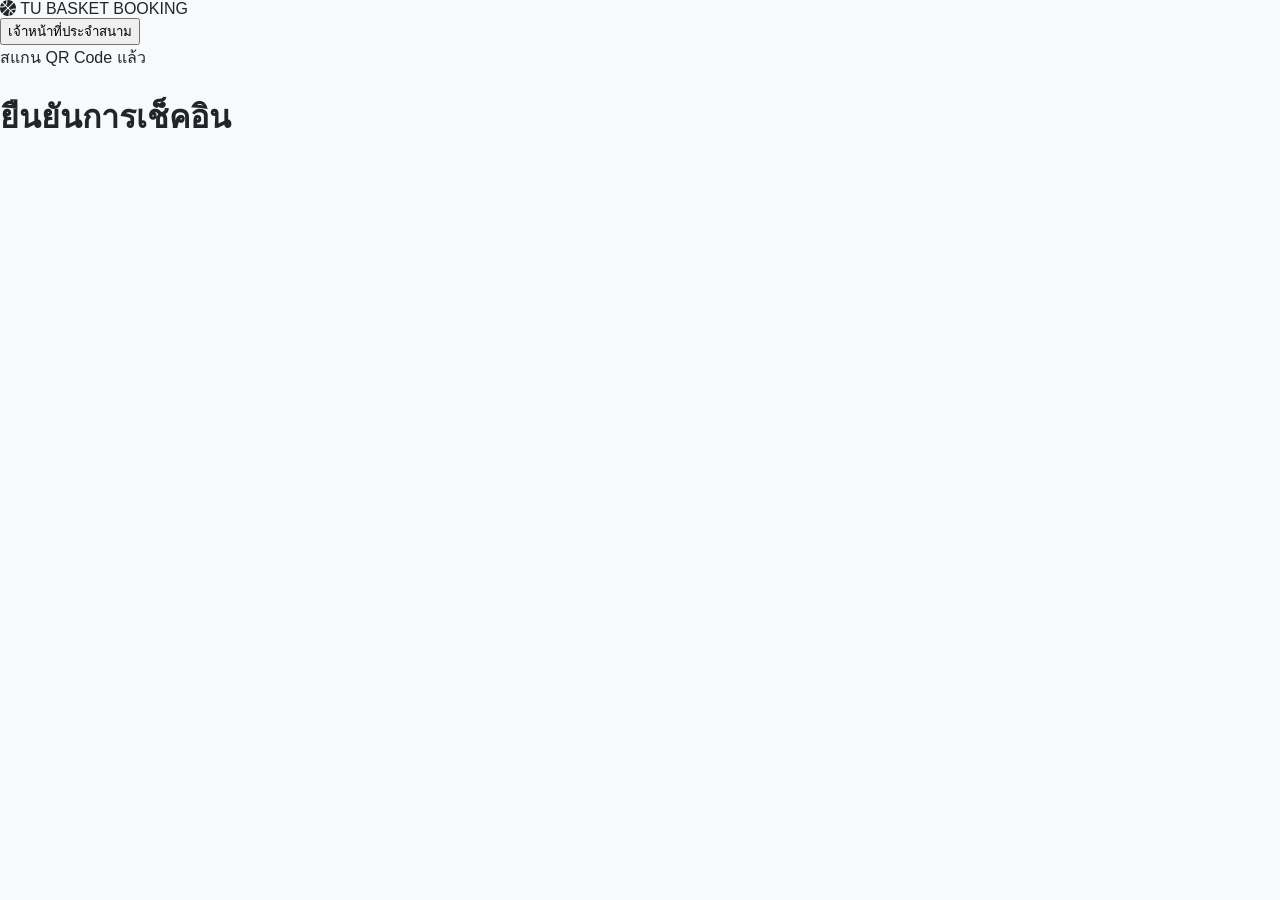
==== html/check-in-approval.html @ 91ada387 "feat(check-in): add navbar and main layout to check-in approval page" ====
<!DOCTYPE html>
<html lang="th">
<head>
  <meta charset="UTF-8">
  <meta name="viewport" content="width=device-width, initial-scale=1.0">
  <title>TU BASKET BOOKING</title>
  <link rel="stylesheet" href="../css/style.css">
  <link rel="stylesheet" href="https://cdnjs.cloudflare.com/ajax/libs/font-awesome/6.4.0/css/all.min.css">
</head>
<body>
    <!-- Header / Navigation -->
  <header class="navbar">
    <div class="logo">
      <i class="fa-solid fa-basketball logo-icon"></i>
      <span class="logo-text">TU BASKET BOOKING</span>
    </div>
    <button class="btn-officer">เจ้าหน้าที่ประจำสนาม</button>
  </header>

  <!-- Main Container -->
  <main class="container">
    <div class="page-title">
      <span class="subtitle text-orange">สแกน QR Code แล้ว</span>
      <h1>ยืนยันการเช็คอิน</h1>
    </div>
    <div class="grid-layout">
      <!-- Cards will be added here -->
    </div>
  </main>
</body>
---- css/style.css ----
:root {
    color-scheme: light;
    font-family: sans-serif;
    --tu-orange: #ed791b;
    --page-background: #f8f9fa;
    --ink: #212529;
    --muted: #737a82;
    --line: #e4e7eb;
    --success: #39845b;
}

* {
    box-sizing: border-box;
}

body {
    min-height: 100vh;
    margin: 0;
    color: var(--ink);
    background: var(--page-background);
    font-family: sans-serif;
}

.app-shell {
    display: grid;
    grid-template-columns: 264px minmax(0, 1fr);
    min-height: 100vh;
}

.sidebar {
    display: flex;
    flex-direction: column;
    gap: 28px;
    min-height: 100vh;
    padding: 28px 18px;
    background: var(--tu-orange);
    color: #fff;
}

.sidebar-logo {
    display: flex;
    align-items: center;
    gap: 10px;
    color: inherit;
    font-size: 14px;
    font-weight: 700;
    line-height: 1.15;
    text-decoration: none;
}

.sidebar-logo-mark {
    display: grid;
    width: 40px;
    aspect-ratio: 1;
    place-items: center;
    border: 2px solid currentColor;
    border-radius: 50%;
    font-size: 12px;
}

.profile-card {
    padding: 18px 14px;
    border-radius: 8px;
    background: #fff;
    color: #292929;
    text-align: center;
}

.profile-avatar {
    display: grid;
    width: 56px;
    aspect-ratio: 1;
    margin: 0 auto 10px;
    place-items: center;
    border-radius: 50%;
    background: #ededeb;
    color: #777;
}

.profile-avatar svg {
    width: 32px;
    height: 32px;
}

.profile-detail {
    margin: 4px 0 0;
    overflow-wrap: anywhere;
    color: #666;
    font-size: 12px;
    line-height: 1.4;
}

.sidebar-menu {
    display: grid;
    gap: 6px;
}

.menu-button {
    display: flex;
    align-items: center;
    gap: 12px;
    min-height: 44px;
    padding: 0 12px;
    border: 0;
    border-radius: 6px;
    background: transparent;
    color: inherit;
    font: inherit;
    text-align: left;
    text-decoration: none;
    cursor: pointer;
}

.menu-button:hover,
.menu-button.is-active {
    background: rgb(255 255 255 / 20%);
}

.menu-icon {
    width: 20px;
    height: 20px;
    flex: 0 0 20px;
    fill: none;
    stroke: currentColor;
    stroke-linecap: round;
    stroke-linejoin: round;
    stroke-width: 1.7;
}

.main-content {
    min-width: 0;
    padding: 32px;
    background: var(--page-background);
}

.date-list {
    display: grid;
    grid-template-columns: repeat(7, minmax(0, 1fr));
    gap: 10px;
}

.date-button {
    display: grid;
    min-width: 0;
    min-height: 72px;
    padding: 10px 6px;
    place-content: center;
    gap: 5px;
    border: 1px solid #dededb;
    border-radius: 8px;
    background: #fff;
    color: #292929;
    font: inherit;
    cursor: pointer;
}

.date-button.is-selected {
    border-color: #171717;
    background: #171717;
    color: #fff;
}

.date-weekday {
    font-size: 12px;
}

.date-number {
    font-size: 18px;
    font-weight: 700;
}

.booking-rules {
    margin-top: 24px;
    padding: 18px 20px;
    border-radius: 8px;
    background: #fff0e4;
    color: #402b1d;
}

.booking-rules-title {
    display: flex;
    align-items: center;
    gap: 10px;
}

.booking-rules-icon {
    display: grid;
    width: 24px;
    aspect-ratio: 1;
    place-items: center;
    border: 1px solid var(--tu-orange);
    border-radius: 50%;
    color: var(--tu-orange);
    font-weight: 700;
}

.booking-rules h2 {
    margin: 0;
    font-size: 16px;
}

.booking-rules ul {
    display: flex;
    flex-wrap: wrap;
    gap: 8px 28px;
    margin: 12px 0 0 34px;
    padding: 0;
    font-size: 14px;
}

.court-section {
    margin-top: 28px;
}

.court-grid {
    display: grid;
    grid-template-columns: repeat(2, minmax(0, 1fr));
    gap: 18px;
}

.court-card {
    overflow: hidden;
    border: 1px solid #e3e3df;
    border-radius: 8px;
    background: #fff;
}

.court-image {
    display: block;
    width: 100%;
    aspect-ratio: 16 / 9;
    object-fit: cover;
    background: #e5e5e2;
}

.court-title-row {
    display: flex;
    align-items: flex-start;
    justify-content: space-between;
    gap: 10px;
}

.court-title-row h3 {
    margin: 0;
    color: #292929;
    font-size: 16px;
}

.court-status {
    flex: 0 0 auto;
    padding: 4px 8px;
    border-radius: 999px;
    background: #e9f5ec;
    color: #26733b;
    font-size: 12px;
}

.court-details p {
    margin: 8px 0 14px;
    color: #686864;
    font-size: 14px;
}

.btn-select-court {
    min-height: 38px;
    padding: 0 14px;
    border: 0;
    border-radius: 6px;
    background: var(--tu-orange);
    color: #fff;
    font: inherit;
    cursor: pointer;
}

.booking-modal {
    width: min(460px, calc(100% - 32px));
    max-height: min(680px, calc(100% - 32px));
    padding: 24px;
    border: 0;
    border-radius: 10px;
    background: #fff;
    color: #292929;
    box-shadow: 0 18px 60px rgb(0 0 0 / 24%);
}

.booking-modal::backdrop {
    background: rgb(24 24 24 / 52%);
}

.booking-modal-header {
    display: flex;
    align-items: flex-start;
    justify-content: space-between;
    gap: 16px;
    margin-bottom: 20px;
}

.booking-modal-header h2 {
    margin: 0;
    font-size: 20px;
}

.booking-modal-header p {
    margin: 6px 0 0;
    color: #686864;
    font-size: 14px;
}

.modal-close {
    display: grid;
    width: 36px;
    aspect-ratio: 1;
    flex: 0 0 auto;
    place-items: center;
    border: 0;
    border-radius: 50%;
    background: transparent;
    color: #666;
    font-size: 26px;
    cursor: pointer;
}

.modal-close:hover {
    background: #f1f1ef;
    color: #222;
}

.time-slot {
    min-height: 46px;
    padding: 10px 14px;
    border: 1px solid #dededb;
    border-radius: 6px;
    background: #fff;
    color: #292929;
    font: inherit;
    text-align: left;
    cursor: pointer;
}

.time-slot:disabled {
    border-color: #dededb;
    background: #e8e8e6;
    color: #858580;
    cursor: not-allowed;
}

.booking-message {
    margin: 14px 0 0;
    padding: 11px 12px;
    border-radius: 6px;
    font-size: 14px;
    line-height: 1.5;
}

.booking-message.is-error {
    border: 1px solid #e3aaa5;
    background: #fff0ef;
    color: #9a2922;
}

.booking-message.is-success {
    border: 1px solid #a8d2b0;
    background: #eff9f1;
    color: #216b32;
}

.btn-confirm-booking {
    width: 100%;
    min-height: 44px;
    margin-top: 18px;
    border: 0;
    border-radius: 6px;
    background: var(--tu-orange);
    color: #fff;
    font: inherit;
    font-weight: 700;
    cursor: pointer;
}

.btn-confirm-booking:hover {
    background: #d96812;
}

@media (max-width: 700px) {
    .court-grid {
        grid-template-columns: 1fr;
    }
}

.sidebar {
    position: sticky;
    top: 0;
    display: flex;
    height: 100vh;
    min-height: 640px;
    gap: 28px;
    padding: 24px 18px 20px;
    border-right: 1px solid var(--line);
    background: #fff;
    color: var(--ink);
}

.sidebar-logo {
    min-height: 48px;
    margin: 0 -4px 4px;
    padding: 7px 14px 7px 8px;
    border-radius: 999px;
    background: var(--tu-orange);
    color: #fff;
    font-size: 15px;
    letter-spacing: 0;
}

.sidebar-logo-mark {
    width: 34px;
    flex: 0 0 34px;
    border: 0;
    background: #fff;
    color: var(--tu-orange);
    font-size: 11px;
}

.profile-card {
    position: relative;
    margin-top: 24px;
    padding: 0 15px 18px;
    border: 1px solid var(--line);
    border-radius: 14px;
    background: #fff;
    box-shadow: 0 5px 18px rgb(33 37 41 / 6%);
}

.profile-avatar {
    position: relative;
    width: 60px;
    margin: -30px auto 10px;
    border: 4px solid #fff;
    background: #eceef0;
    color: #858b91;
    box-shadow: 0 2px 8px rgb(33 37 41 / 10%);
}

.profile-role {
    margin: 0 0 7px;
    color: var(--ink);
    font-size: 16px;
    font-weight: 700;
}

.profile-detail {
    margin-top: 5px;
    color: var(--muted);
    font-size: 12px;
    line-height: 1.5;
}

.profile-detail#user-fullname {
    color: #41474d;
    font-size: 13px;
    font-weight: 600;
}

.profile-detail#user-email {
    color: #858b91;
    font-size: 11px;
}

.sidebar-menu {
    gap: 5px;
}

.menu-button {
    min-height: 46px;
    gap: 12px;
    border-radius: 10px;
    color: #545b62;
    transition: background-color 140ms ease, color 140ms ease, transform 140ms ease;
}

.menu-button:hover {
    transform: translateX(2px);
    background: #fff2e8;
    color: #b85108;
}

.menu-button.is-active {
    background: #fff0e5;
    color: #d9650c;
    font-weight: 600;
}

.sidebar-footer {
    display: flex;
    align-items: center;
    gap: 10px;
    margin-top: auto;
    padding: 14px 4px 2px;
    border-top: 1px solid var(--line);
    color: var(--tu-orange);
}

.tu-logo {
    display: block;
    width: 48px;
    height: 48px;
    border-radius: 50%;
    object-fit: contain;
}

.sidebar-footer-name {
    font-size: 25px;
    font-weight: 750;
}

.main-content {
    min-height: 100vh;
    padding: 36px clamp(24px, 4vw, 60px) 56px;
    background: var(--page-background);
}

.section-heading-row {
    display: flex;
    align-items: end;
    justify-content: space-between;
    gap: 20px;
    margin-bottom: 18px;
}

.eyebrow {
    margin: 0 0 7px;
    color: var(--tu-orange);
    font-size: 11px;
    font-weight: 700;
}

.date-picker h1,
.court-section>h2 {
    margin: 0;
    color: var(--ink);
    font-size: 22px;
}

.date-range-note {
    padding-bottom: 3px;
    color: var(--muted);
    font-size: 13px;
}

.date-list {
    display: grid;
    grid-template-columns: repeat(7, minmax(0, 1fr));
    gap: 8px;
    width: 100%;
    max-width: none;
    min-width: 0;
    padding: 3px 0 8px;
}

.date-button {
    width: 100%;
    min-width: 0;
    min-height: 76px;
    padding: 8px 3px;
    gap: 8px;
    border-color: var(--line);
    border-radius: 9px;
    background: #fff;
    color: var(--ink);
    transition: border-color 140ms ease, background-color 140ms ease, transform 140ms ease;
}

.date-button:hover {
    transform: translateY(-1px);
    border-color: #aeb4ba;
}

.date-button.is-selected {
    border-color: var(--ink);
    background: #212529;
    color: #fff;
}

.date-weekday {
    color: inherit;
    font-size: 12px;
}

.date-number {
    font-size: 20px;
}

.booking-rules {
    margin-top: 19px;
    padding: 16px 19px;
    border: 1px solid #f1dfcf;
    border-radius: 9px;
    background: #fff7f0;
    color: #49382b;
}

.booking-rules ul {
    gap: 8px 24px;
    margin-left: 34px;
    color: #66594e;
    font-size: 13px;
}

.court-section {
    margin-top: 29px;
}

.court-section>h2 {
    margin-bottom: 15px;
}

.court-grid {
    gap: 18px;
}

.court-card {
    padding: 10px;
    border-color: var(--line);
    border-radius: 10px;
    box-shadow: 0 4px 14px rgb(33 37 41 / 5%);
    transition: box-shadow 160ms ease, transform 160ms ease;
}

.court-card:hover {
    transform: translateY(-2px);
    box-shadow: 0 9px 22px rgb(33 37 41 / 9%);
}

.court-image {
    border-radius: 7px;
}

.court-details {
    padding: 14px 4px 4px;
}

.court-title-row h3 {
    font-size: 16px;
    line-height: 1.4;
}

.court-status {
    border: 1px solid #dcece1;
    background: #f0f8f2;
    color: var(--success);
}

.court-details p {
    color: var(--muted);
    line-height: 1.5;
}

.btn-select-court,
.btn-confirm-booking {
    border-radius: 7px;
    background: var(--tu-orange);
    transition: background-color 140ms ease, transform 140ms ease;
}

.btn-select-court:hover,
.btn-confirm-booking:hover:not(:disabled) {
    transform: translateY(-1px);
    background: #d96812;
}

.booking-modal {
    width: min(460px, calc(100% - 28px));
    max-height: min(760px, calc(100% - 28px));
    padding: 22px 22px 20px;
    border-radius: 11px;
}

.booking-modal-header {
    margin-bottom: 17px;
}

.booking-modal-header h2 {
    font-size: 20px;
}

.booking-modal-header .modal-court-name {
    margin: 5px 0 0;
    color: #515960;
    font-size: 13px;
    font-weight: 600;
}

.booking-modal-header #modal-booking-date {
    margin-top: 4px;
    color: var(--muted);
    font-size: 13px;
}

.booking-modal-header .modal-instruction {
    margin: 8px 0 0;
    color: #777e85;
    font-size: 13px;
    line-height: 1.45;
}

.modal-close {
    width: 32px;
    font-size: 24px;
}

.timeline-grid {
    display: grid;
    grid-template-columns: 48px minmax(0, 1fr);
    gap: 10px;
    max-height: 390px;
    overflow-y: auto;
    padding: 2px 2px 4px 0;
}

.timeline-hours,
.timeline-track {
    display: grid;
    grid-template-rows: repeat(6, 38px);
    gap: 0;
}

.timeline-hour {
    position: relative;
    padding-top: 0;
    color: #626970;
    font-size: 11px;
    line-height: 1;
    text-align: left;
}

.timeline-hour::after {
    position: absolute;
    top: 0;
    right: -10px;
    left: 0;
    z-index: 0;
    border-top: 1px solid #edf0f2;
    content: "";
}

.timeline-hour-end {
    grid-row: 7;
    align-self: start;
}

.timeline-track {
    position: relative;
    display: grid;
    grid-template-columns: minmax(0, 1fr);
    grid-template-rows: repeat(6, 38px);
    isolation: isolate;
}

.timeline-track::before {
    position: absolute;
    inset: 0;
    z-index: -1;
    background: repeating-linear-gradient(to bottom, transparent 0, transparent 37px, #edf0f2 37px, #edf0f2 38px);
    content: "";
}

.time-slot {
    z-index: 1;
    align-self: stretch;
    min-height: 0;
    margin: 2px 0;
    padding: 6px 9px;
    border: 1px solid #b6d9c0;
    border-radius: 6px;
    background: #fff;
    color: #4c5a50;
    font-size: 12px;
    line-height: 1.35;
    text-align: center;
    cursor: pointer;
    transition: background-color 120ms ease, border-color 120ms ease;
}

.time-slot:not(:disabled):not(.is-selected) {
    border: 1.5px dashed #ea580c;
    border-radius: 12px;
    background: #fff7ed;
    color: #212529;
}

.time-slot-content {
    display: flex;
    width: 100%;
    height: 100%;
    align-items: center;
    justify-content: space-between;
    gap: 10px;
    text-align: left;
}

.time-slot-text {
    display: grid;
    min-width: 0;
    gap: 2px;
}

.time-slot-status {
    color: inherit;
    font-size: 13px;
    line-height: 1.2;
}

.time-slot-detail {
    color: inherit;
    font-size: 11px;
    line-height: 1.2;
    opacity: .82;
}

.time-slot-icon {
    display: grid;
    width: 23px;
    height: 23px;
    flex: 0 0 23px;
    place-items: center;
    border: 1.5px solid #ea580c;
    border-radius: 50%;
    color: #ea580c;
    font-size: 16px;
    font-weight: 700;
    line-height: 1;
}

.time-slot.is-selected {
    border: 1px solid #ea580c;
    border-radius: 12px;
    background: #ea580c;
    color: #fff;
    font-weight: 600;
    box-shadow: 0 8px 20px -4px rgba(240, 90, 34, 0.45);
}

.time-slot-icon.is-check {
    border-color: #fff;
    background: #fff;
    color: #ea580c;
    font-size: 13px;
}

.time-slot:disabled {
    border-color: #cdd1d4;
    background-color: #e3e5e7;
    background-image: repeating-linear-gradient(135deg, rgb(110 116 121 / 10%) 0, rgb(110 116 121 / 10%) 4px, transparent 4px, transparent 8px);
    color: #747b81;
    font-size: 11px;
    cursor: not-allowed;
}

.time-summary {
    display: flex;
    align-items: baseline;
    justify-content: space-between;
    gap: 14px;
    margin-top: 14px;
    padding-top: 12px;
    border-top: 1px solid var(--line);
    color: #646a70;
    font-size: 12px;
}

.time-summary strong {
    color: var(--ink);
    font-size: 13px;
    font-weight: 600;
    text-align: right;
}

.booking-message {
    margin-top: 12px;
}

.btn-confirm-booking {
    min-height: 44px;
}

.btn-confirm-booking:disabled {
    opacity: .65;
    cursor: wait;
}

@media (max-width: 760px) {
    .main-content {
        padding: 24px 16px 40px;
    }
}

@media (max-width: 520px) {
    .section-heading-row {
        align-items: flex-start;
        flex-direction: column;
        gap: 5px;
    }

    .date-button {
        padding-inline: 1px;
    }

    .date-list {
        gap: 4px;
    }

    .booking-rules ul {
        display: grid;
        gap: 7px;
        margin-left: 20px;
    }

    .court-grid {
        grid-template-columns: 1fr;
    }

    .booking-modal {
        padding: 18px 16px 16px;
    }

    .timeline-grid {
        grid-template-columns: 42px minmax(0, 1fr);
        gap: 7px;
    }

    .time-slot {
        padding-inline: 4px;
        font-size: 11px;
    }
}

.mobile-topbar,
.mobile-menu-toggle,
.mobile-menu-backdrop,
.mobile-menu-drawer {
    display: none;
}

@media (max-width: 1023px) {
    .app-shell {
        display: block;
        min-height: 0;
    }

    .app-shell>.sidebar {
        display: none;
    }

    .mobile-topbar {
        position: sticky;
        top: 0;
        z-index: 30;
        display: flex;
        min-height: 68px;
        align-items: center;
        justify-content: space-between;
        gap: 14px;
        padding: 10px 18px;
        border-bottom: 1px solid var(--line);
        background: rgb(255 255 255 / 96%);
        backdrop-filter: blur(12px);
    }

    .mobile-brand {
        width: fit-content;
        min-height: 44px;
        margin: 0;
        padding: 5px 13px 5px 6px;
        font-size: 14px;
    }

    .mobile-brand .sidebar-logo-mark {
        width: 32px;
        flex-basis: 32px;
    }

    .mobile-menu-toggle {
        display: grid;
        width: 42px;
        height: 42px;
        flex: 0 0 42px;
        place-items: center;
        border: 1px solid #e7e9ec;
        border-radius: 11px;
        background: #fff;
        color: #31363b;
        font: inherit;
        font-size: 21px;
        cursor: pointer;
        transition: background-color 150ms ease, border-color 150ms ease;
    }

    .mobile-menu-toggle:hover {
        border-color: #f2c8a7;
        background: #fff5ed;
    }

    .mobile-menu-backdrop {
        position: fixed;
        inset: 0;
        z-index: 50;
        display: block;
        visibility: hidden;
        border: 0;
        background: rgb(23 27 31 / 44%);
        opacity: 0;
        transition: opacity 240ms ease, visibility 240ms ease;
        cursor: default;
    }

    .mobile-menu-backdrop.is-visible {
        visibility: visible;
        opacity: 1;
    }

    .mobile-menu-drawer {
        position: fixed;
        inset: 0 0 0 auto;
        z-index: 60;
        display: flex;
        width: min(390px, 88vw);
        flex-direction: column;
        padding: 26px 22px 20px;
        background: #fff;
        box-shadow: -14px 0 38px rgb(24 29 34 / 12%);
        transform: translateX(105%);
        transition: transform 260ms cubic-bezier(.2, .75, .25, 1);
        will-change: transform;
    }

    .mobile-menu-drawer.is-open {
        transform: translateX(0);
    }

    .mobile-drawer-close {
        display: grid;
        width: 38px;
        height: 38px;
        align-self: flex-end;
        place-items: center;
        border: 0;
        border-radius: 50%;
        background: #f0f1f2;
        color: #5a6066;
        font: inherit;
        font-size: 17px;
        cursor: pointer;
    }

    .mobile-drawer-close:hover {
        background: #e7e9eb;
    }

    .drawer-profile {
        display: grid;
        justify-items: start;
        gap: 11px;
        padding: 9px 0 24px;
        border-bottom: 1px solid #eceef0;
    }

    .drawer-member-badge {
        display: inline-flex;
        align-items: center;
        gap: 7px;
        padding: 7px 11px;
        border-radius: 999px;
        background: #fff0e5;
        color: #bd570d;
        font-size: 12px;
        font-weight: 650;
    }

    .drawer-member-badge span {
        color: var(--tu-orange);
        font-size: 9px;
    }

    .drawer-fullname {
        color: #24292e;
        font-size: 21px;
        line-height: 1.25;
    }

    .drawer-faculty {
        display: inline-flex;
        max-width: 100%;
        align-items: center;
        gap: 7px;
        padding: 7px 10px;
        border-radius: 7px;
        background: #eaf4ff;
        color: #286091;
        font-size: 12px;
        line-height: 1.4;
    }

    .drawer-faculty svg {
        width: 17px;
        height: 17px;
        flex: 0 0 17px;
        fill: none;
        stroke: currentColor;
        stroke-linecap: round;
        stroke-linejoin: round;
        stroke-width: 1.7;
    }

    .drawer-email {
        color: #858b91;
        font-size: 13px;
        overflow-wrap: anywhere;
    }

    .drawer-navigation {
        padding-top: 21px;
    }

    .drawer-navigation h2 {
        margin: 0 0 9px;
        color: #92989e;
        font-size: 12px;
        font-weight: 600;
    }

    .drawer-menu-item {
        display: grid;
        width: 100%;
        grid-template-columns: 42px minmax(0, 1fr) 18px;
        align-items: center;
        gap: 11px;
        min-height: 66px;
        padding: 9px 2px;
        border: 0;
        border-bottom: 1px solid #eceef0;
        background: transparent;
        color: #33393f;
        font: inherit;
        font-size: 14px;
        text-align: left;
        text-decoration: none;
        cursor: pointer;
    }

    .drawer-menu-item>span:nth-child(2) {
        min-width: 0;
    }

    .drawer-menu-item.is-active {
        color: #b85108;
        font-weight: 600;
    }

    .drawer-menu-icon {
        display: grid;
        width: 42px;
        height: 42px;
        place-items: center;
        border-radius: 11px;
        background: #fff3e9;
        color: #d9650c;
    }

    .drawer-menu-icon svg {
        width: 20px;
        height: 20px;
        fill: none;
        stroke: currentColor;
        stroke-linecap: round;
        stroke-linejoin: round;
        stroke-width: 1.7;
    }

    .drawer-menu-chevron {
        color: #a1a6ab;
        font-size: 24px;
        line-height: 1;
        text-align: right;
    }

    .drawer-menu-item.is-logout {
        color: #c83b36;
    }

    .drawer-menu-item.is-logout .drawer-menu-icon {
        background: #fff0ef;
        color: #c83b36;
    }

    .drawer-menu-item.is-logout .drawer-menu-chevron {
        color: #d98681;
    }

    .drawer-footer {
        display: grid;
        justify-items: start;
        gap: 7px;
        margin-top: auto;
        padding: 18px 0 0;
        border-top: 1px solid #eceef0;
        color: #888f95;
        font-size: 11px;
        line-height: 1.4;
    }

    .drawer-footer-icon {
        color: var(--tu-orange);
        font-size: 25px;
        line-height: 1;
    }

    .drawer-footer strong {
        color: #41474d;
        font-size: 13px;
    }

    .mobile-menu-open {
        overflow: hidden;
    }

    .main-content {
        min-height: calc(100vh - 68px);
    }
}

@media (prefers-reduced-motion: reduce) {

    .mobile-menu-backdrop,
    .mobile-menu-drawer {
        transition-duration: 1ms;
    }
}
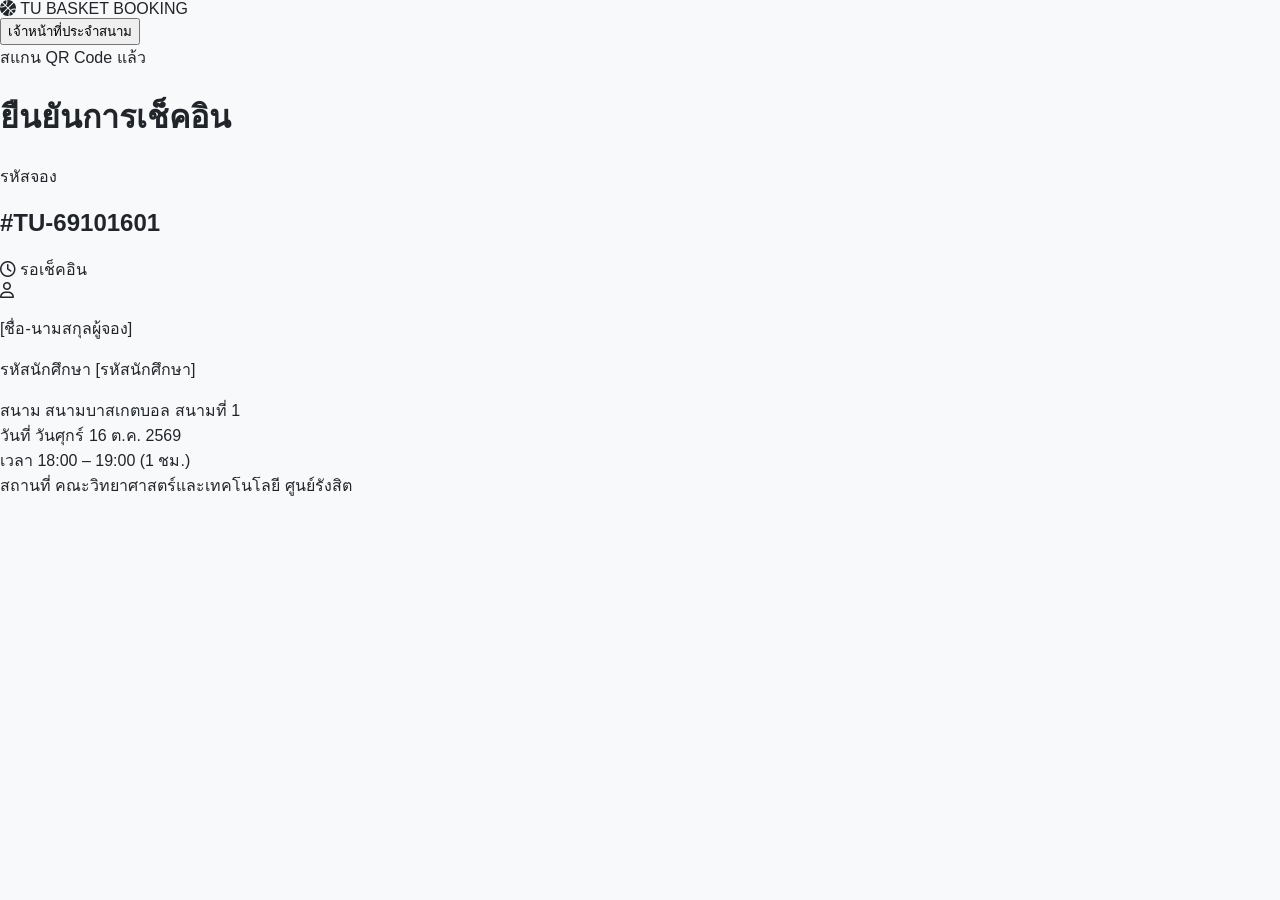
==== commit 93f2885c: "feat(check-in): build booking details card component" ====
--- a/html/check-in-approval.html
+++ b/html/check-in-approval.html
@@ -25,6 +25,44 @@
     </div>
     <div class="grid-layout">
       <!-- Cards will be added here -->
+        <section class="card booking-card">
+        <div class="card-header">
+            <div class="booking-id-group">
+            <span class="label">รหัสจอง</span>
+            <h2 class="booking-id" id="bookingId">#TU-69101601</h2>
+            </div>
+            <span class="badge badge-warning" id="statusBadge">
+            <i class="fa-regular fa-clock"></i> รอเช็คอิน
+            </span>
+        </div>
+
+        <div class="user-info-box">
+            <div class="avatar-icon"><i class="fa-regular fa-user"></i></div>
+            <div class="user-details">
+            <p class="user-name">[ชื่อ-นามสกุลผู้จอง]</p>
+            <p class="user-id">รหัสนักศึกษา [รหัสนักศึกษา]</p>
+            </div>
+        </div>
+
+        <div class="info-grid">
+            <div class="info-item">
+            <span class="info-label">สนาม</span>
+            <span class="info-value">สนามบาสเกตบอล สนามที่ 1</span>
+            </div>
+            <div class="info-item">
+            <span class="info-label">วันที่</span>
+            <span class="info-value">วันศุกร์ 16 ต.ค. 2569</span>
+            </div>
+            <div class="info-item">
+            <span class="info-label">เวลา</span>
+            <span class="info-value">18:00 – 19:00 (1 ชม.)</span>
+            </div>
+            <div class="info-item full-width">
+            <span class="info-label">สถานที่</span>
+            <span class="info-value">คณะวิทยาศาสตร์และเทคโนโลยี ศูนย์รังสิต</span>
+            </div>
+        </div>
+        </section>
     </div>
   </main>
 </body>
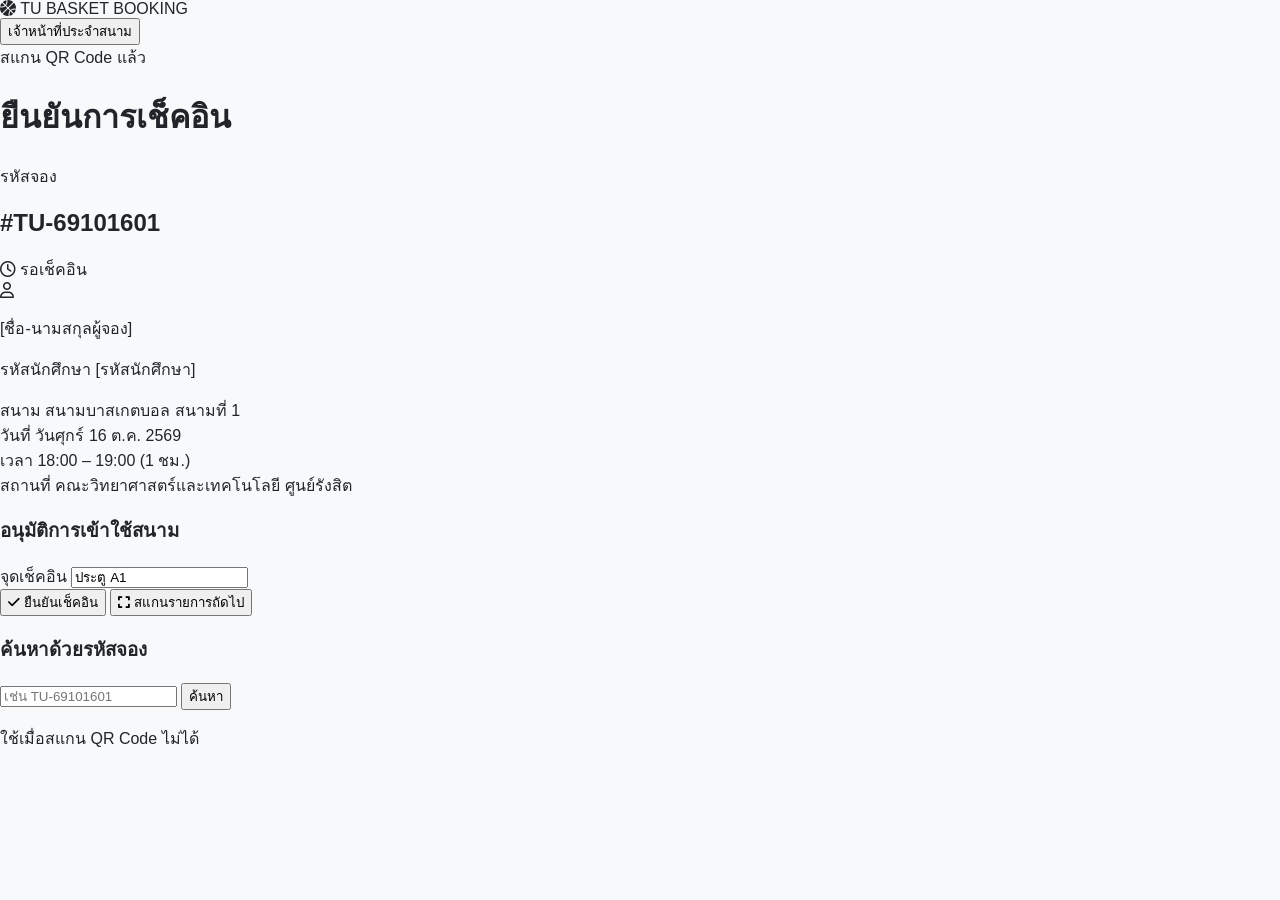
==== commit 88ff327a: "feat(check-in): build check-in approval action form and search box" ====
--- a/html/check-in-approval.html
+++ b/html/check-in-approval.html
@@ -63,6 +63,32 @@
             </div>
         </div>
         </section>
+        <div class="right-column">
+        <!-- Action Form -->
+        <section class="card action-card">
+            <h3>อนุมัติการเข้าใช้สนาม</h3>
+            <div class="form-group">
+            <label for="checkinPoint">จุดเช็คอิน</label>
+            <input type="text" id="checkinPoint" value="ประตู A1" class="form-control">
+            </div>
+            <button type="button" class="btn btn-primary" id="btnConfirmCheckin">
+            <i class="fa-solid fa-check"></i> ยืนยันเช็คอิน
+            </button>
+            <button type="button" class="btn btn-dark" id="btnScanNext">
+            <i class="fa-solid fa-expand"></i> สแกนรายการถัดไป
+            </button>
+        </section>
+
+        <!-- Search Card -->
+        <section class="card search-card">
+            <h3>ค้นหาด้วยรหัสจอง</h3>
+            <div class="search-box">
+            <input type="text" id="searchInput" placeholder="เช่น TU-69101601" class="form-control">
+            <button type="button" class="btn btn-outline" id="btnSearch">ค้นหา</button>
+            </div>
+            <p class="help-text">ใช้เมื่อสแกน QR Code ไม่ได้</p>
+        </section>
+        </div>
     </div>
   </main>
 </body>
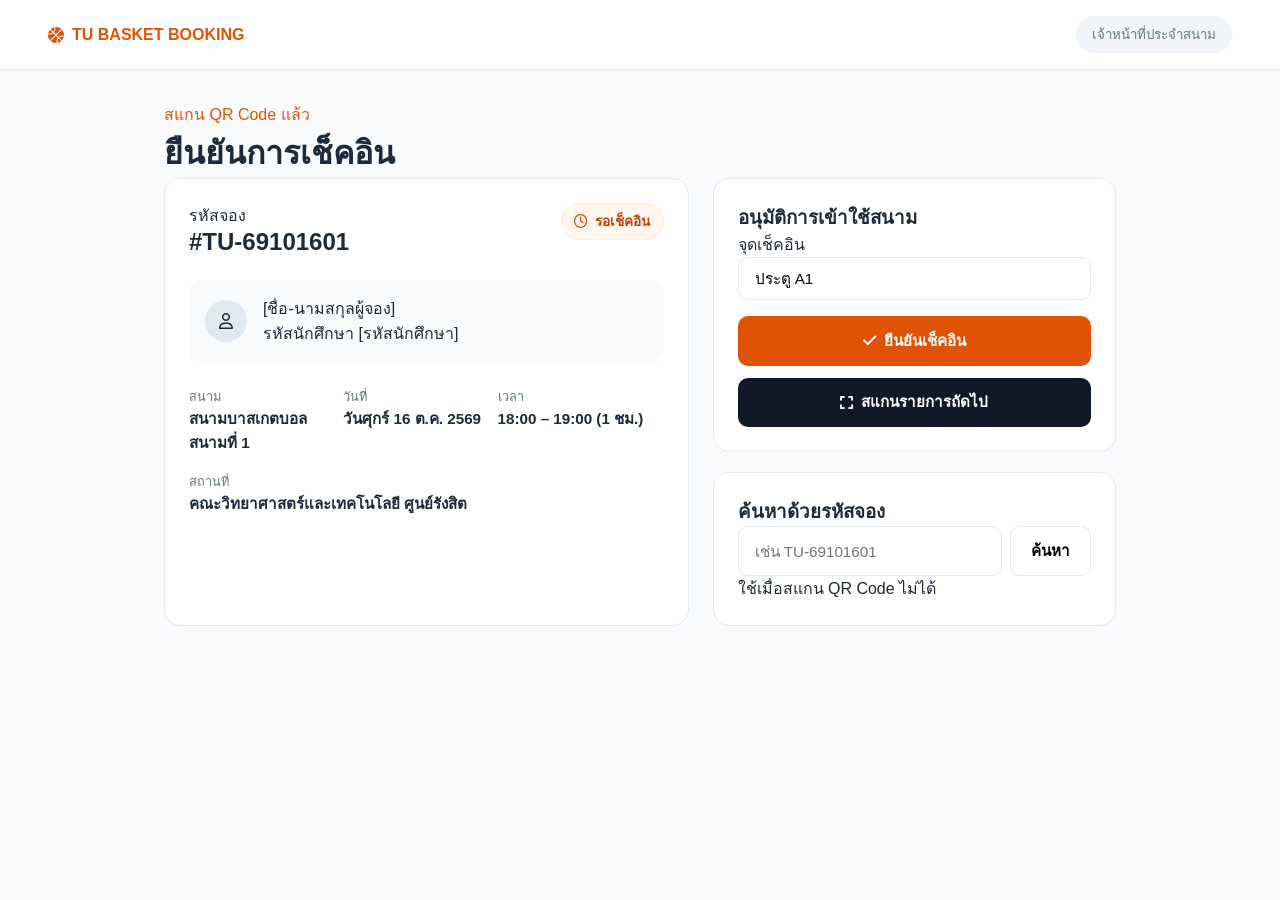
==== commit 6683f49f: "refactor(check-in): rename CSS and JS files to check-in-style and check-in-script" ====
--- a/html/check-in-approval.html
+++ b/html/check-in-approval.html
@@ -4,7 +4,7 @@
   <meta charset="UTF-8">
   <meta name="viewport" content="width=device-width, initial-scale=1.0">
   <title>TU BASKET BOOKING</title>
-  <link rel="stylesheet" href="../css/style.css">
+  <link rel="stylesheet" href="../css/check-in-style.css">
   <link rel="stylesheet" href="https://cdnjs.cloudflare.com/ajax/libs/font-awesome/6.4.0/css/all.min.css">
 </head>
 <body>
--- a/css/check-in-style.css
+++ b/css/check-in-style.css
@@ -0,0 +1,80 @@
+:root {
+  --primary-orange: #e05307;
+  --primary-orange-hover: #c44602;
+  --dark-navy: #111827;
+  --dark-navy-hover: #1f2937;
+  --bg-light: #f8fafc;
+  --card-bg: #ffffff;
+  --text-main: #1e293b;
+  --text-muted: #64748b;
+  --border-color: #e2e8f0;
+}
+
+* { box-sizing: border-box; margin: 0; padding: 0; font-family: 'Sarabun', sans-serif; }
+body { background-color: var(--bg-light); color: var(--text-main); }
+
+.navbar {
+  display: flex; justify-content: space-between; align-items: center;
+  padding: 1rem 3rem; background-color: var(--card-bg); border-bottom: 1px solid var(--border-color);
+}
+.logo { display: flex; align-items: center; gap: 0.5rem; color: var(--primary-orange); font-weight: bold; }
+.btn-officer { background-color: #f1f5f9; border: none; padding: 0.5rem 1rem; border-radius: 20px; color: var(--text-muted); }
+
+.container { max-width: 1000px; margin: 2rem auto; padding: 0 1.5rem; }
+.grid-layout { display: grid; grid-template-columns: 1.3fr 1fr; gap: 1.5rem; }
+
+.card { background-color: var(--card-bg); border-radius: 16px; padding: 1.5rem; border: 1px solid var(--border-color); }
+.card-header { display: flex; justify-content: space-between; align-items: flex-start; margin-bottom: 1.5rem; }
+.booking-id { font-size: 1.5rem; font-weight: 800; }
+
+.user-info-box {
+  display: flex; align-items: center; gap: 1rem;
+  background-color: #f8fafc; padding: 1rem; border-radius: 12px; margin-bottom: 1.5rem;
+}
+.avatar-icon { width: 42px; height: 42px; border-radius: 50%; background-color: #e2e8f0; display: flex; align-items: center; justify-content: center; }
+
+.info-grid { display: grid; grid-template-columns: 1fr 1fr 1.2fr; gap: 1rem; }
+.info-item.full-width { grid-column: 1 / -1; }
+.info-label { font-size: 0.8rem; color: var(--text-muted); display: block; }
+.info-value { font-weight: 600; font-size: 0.95rem; }
+
+/* Badges */
+.badge { padding: 0.4rem 0.8rem; border-radius: 20px; font-size: 0.85rem; font-weight: 600; display: inline-flex; align-items: center; gap: 0.4rem; }
+.badge-warning { background-color: #fff7ed; color: #c2410c; border: 1px solid #ffedd5; }
+.badge-success { background-color: #f0fdf4; color: #16a34a; border: 1px solid #dcfce7; }
+.badge-danger { background-color: #fef2f2; color: #dc2626; border: 1px solid #fee2e2; }
+
+.right-column { display: flex; flex-direction: column; gap: 1.25rem; }
+.form-group { margin-bottom: 1rem; }
+.form-control { width: 100%; padding: 0.75rem 1rem; border: 1px solid var(--border-color); border-radius: 10px; font-size: 0.95rem; }
+.form-control:focus { border-color: var(--primary-orange); outline: none; }
+
+.btn { width: 100%; padding: 0.8rem; border-radius: 10px; border: none; font-size: 0.95rem; font-weight: 600; cursor: pointer; display: flex; align-items: center; justify-content: center; gap: 0.5rem; margin-bottom: 0.75rem; }
+.btn-primary { background-color: var(--primary-orange); color: white; }
+.btn-primary:hover { background-color: var(--primary-orange-hover); }
+.btn-dark { background-color: var(--dark-navy); color: white; margin-bottom: 0; }
+.btn-dark:hover { background-color: var(--dark-navy-hover); }
+
+.search-box { display: flex; gap: 0.5rem; }
+.btn-outline { width: auto; padding: 0.75rem 1.25rem; background-color: transparent; border: 1px solid var(--border-color); margin-bottom: 0; }
+
+.result-card.align-center { display: flex; flex-direction: column; align-items: center; justify-content: center; text-align: center; padding: 2.5rem 1.5rem; }
+.status-icon { width: 64px; height: 64px; border-radius: 50%; display: flex; align-items: center; justify-content: center; font-size: 1.8rem; margin-bottom: 1rem; }
+.status-icon.icon-success { background-color: #dcfce7; color: #16a34a; }
+.status-icon.icon-danger { background-color: #fee2e2; color: #dc2626; }
+
+.result-title { font-size: 1.4rem; font-weight: 800; margin-bottom: 0.25rem; }
+.result-subtitle { font-size: 0.85rem; color: var(--text-muted); margin-bottom: 1.5rem; }
+
+.checkin-details-box, .cancel-reason-box { width: 100%; background-color: #f8fafc; border: 1px solid var(--border-color); border-radius: 12px; padding: 0.75rem 1rem; margin-bottom: 1.5rem; font-size: 0.85rem; }
+.checkin-details-box { display: flex; justify-content: space-around; text-align: left; }
+
+@media (max-width: 768px) {
+  .navbar { padding: 1rem; }
+  .grid-layout { grid-template-columns: 1fr; }
+  .info-grid { grid-template-columns: 1fr 1fr; }
+}
+
+.text-orange { color: var(--primary-orange); }
+.text-success { color: #16a34a !important; }
+.text-danger { color: #dc2626 !important; }
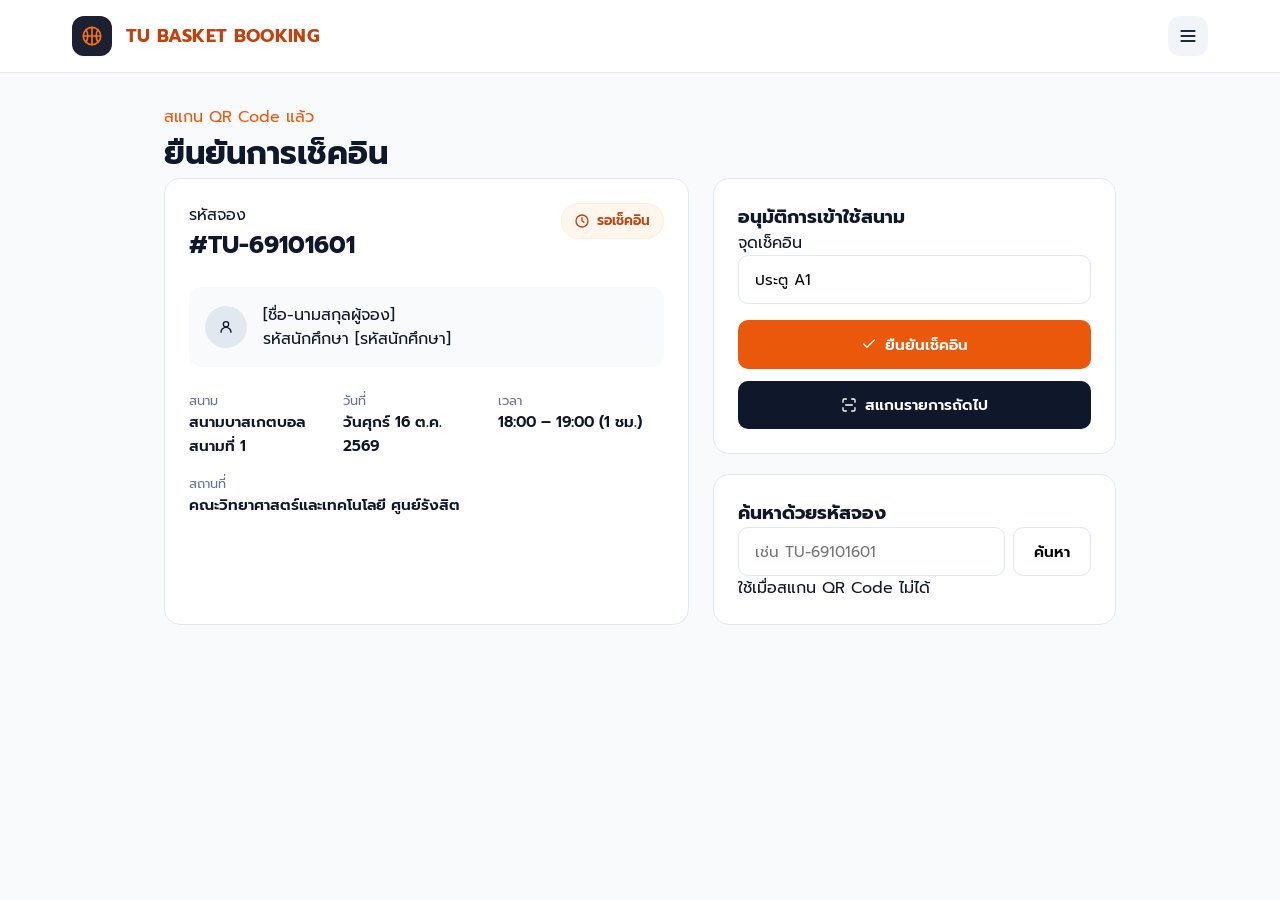
==== commit 7bea1b7b: "fix(check-in): load check-in-script.js and use the shared header - Load check-in-script.js so the co" ====
--- a/html/check-in-approval.html
+++ b/html/check-in-approval.html
@@ -3,19 +3,132 @@
 <head>
   <meta charset="UTF-8">
   <meta name="viewport" content="width=device-width, initial-scale=1.0">
-  <title>TU BASKET BOOKING</title>
-  <link rel="stylesheet" href="../css/check-in-style.css">
-  <link rel="stylesheet" href="https://cdnjs.cloudflare.com/ajax/libs/font-awesome/6.4.0/css/all.min.css">
+  <title>ยืนยันการเช็คอิน - TU Basket Booking</title>
+    <link rel="preconnect" href="https://fonts.googleapis.com">
+    <link rel="preconnect" href="https://fonts.gstatic.com" crossorigin>
+    <link rel="stylesheet" href="https://fonts.googleapis.com/css2?family=Prompt:wght@400;500;600;700&display=swap">
+    <link rel="stylesheet" href="../css/base.css">
+    <link rel="stylesheet" href="../css/check-in-style.css">
+    <script src="../js/menu.js" defer></script>
+    <script src="../js/check-in-script.js" defer></script>
 </head>
 <body>
-    <!-- Header / Navigation -->
-  <header class="navbar">
-    <div class="logo">
-      <i class="fa-solid fa-basketball logo-icon"></i>
-      <span class="logo-text">TU BASKET BOOKING</span>
-    </div>
-    <button class="btn-officer">เจ้าหน้าที่ประจำสนาม</button>
-  </header>
+    <header class="site-header">
+        <div class="site-header-inner">
+            <a class="brand" href="index.html" aria-label="TU Basket Booking - หน้าแรก">
+                <span class="brand-mark" aria-hidden="true">
+                    <svg width="22" height="22" viewBox="0 0 22 22" fill="none">
+                        <circle cx="11" cy="11" r="8.7" stroke="currentColor" stroke-width="1.65" />
+                        <path d="M2.3 11h17.4M11 2.3v17.4M4.9 4.9c2.4 2.2 2.4 10 0 12.2M17.1 4.9c-2.4 2.2-2.4 10 0 12.2"
+                            stroke="currentColor" stroke-width="1.65" stroke-linecap="round" />
+                    </svg>
+                </span>
+                <span class="brand-name">TU BASKET BOOKING</span>
+            </a>
+
+
+            <button class="menu-button" id="menu-button" type="button" aria-label="เปิดเมนู"
+                aria-controls="menu-drawer" aria-expanded="false">
+                <svg width="20" height="20" viewBox="0 0 20 20" fill="none" aria-hidden="true">
+                    <path d="M3.33333 5H16.6667M3.33333 10H16.6667M3.33333 15H16.6667" stroke="currentColor" stroke-width="1.83"
+                        stroke-linecap="round" stroke-linejoin="round" />
+                </svg>
+            </button>
+        </div>
+    </header>
+
+    <dialog class="menu-drawer" id="menu-drawer" aria-label="เมนู">
+        <div class="drawer-panel">
+            <div class="drawer-header">
+                <div class="drawer-header-row">
+                    <span class="member-badge">เจ้าหน้าที่ประจำสนาม</span>
+                    <button class="drawer-close" id="drawer-close" type="button" aria-label="ปิดเมนู">
+                        <svg width="16" height="16" viewBox="0 0 16 16" fill="none" aria-hidden="true">
+                            <path d="M12 4L4 12M4 4L12 12" stroke="currentColor" stroke-width="1.67"
+                                stroke-linecap="round" />
+                        </svg>
+                    </button>
+                </div>
+                <div class="drawer-user">
+                    <h2 class="drawer-user-name" id="drawer-user-name"></h2>
+                    <span class="drawer-user-faculty">
+                        <svg width="10" height="10" viewBox="0 0 10 10" fill="currentColor" aria-hidden="true">
+                            <path
+                                d="M5.197 1.04C5.0712 0.986074 4.9288 0.986074 4.803 1.04L1.303 2.54C1.11862 2.61854 0.998959 2.79959 0.998959 3C0.998959 3.20041 1.11862 3.38146 1.303 3.46L2.625 4.0255C2.67407 3.97 2.73487 3.9261 2.803 3.897L4.803 3.04C4.96771 2.96659 5.15919 2.98756 5.30411 3.09488C5.44903 3.2022 5.52493 3.37924 5.50275 3.5582C5.48057 3.73716 5.36374 3.89031 5.197 3.959L3.8335 4.544L4.8035 4.9595C4.92915 5.01328 5.07135 5.01328 5.197 4.9595L8.697 3.4595C8.88075 3.38067 8.99987 3.19995 8.99987 3C8.99987 2.80005 8.88075 2.61933 8.697 2.5405L5.197 1.0405V1.04M1.655 4.6985L2.5 5.06V7.111C2.32688 7.07163 2.15157 7.04258 1.975 7.024C1.74021 6.99932 1.55468 6.81379 1.53 6.579C1.46424 5.94946 1.50652 5.31331 1.655 4.698V4.6985M4.65 8.2865C4.31201 7.95486 3.92393 7.67848 3.5 7.4675V5.489L4.409 5.879C4.78639 6.04078 5.21361 6.04078 5.591 5.879L8.345 4.6985C8.49435 5.31367 8.53664 5.94997 8.47 6.5795C8.44532 6.81429 8.25979 6.99982 8.025 7.0245C7.01626 7.13051 6.07327 7.5754 5.35 8.2865C5.15558 8.47707 4.84442 8.47707 4.65 8.2865V8.2865M3 9C3.27596 9 3.5 8.77596 3.5 8.5V7.4675C3.182 7.30951 2.8463 7.19 2.5 7.1115V8.5C2.5 8.77596 2.72404 9 3 9V9" />
+                        </svg>
+                        <span id="drawer-user-faculty"></span>
+                    </span>
+                    <span class="drawer-user-email">
+                        <svg width="12" height="12" viewBox="0 0 12 12" fill="none" aria-hidden="true">
+                            <path
+                                d="M8 6C8 4.89617 7.10383 4 6 4C4.89617 4 4 4.89617 4 6C4 7.10383 4.89617 8 6 8C7.10383 8 8 7.10383 8 6V6M8 6V6.75C8 7.43989 8.56011 8 9.25 8C9.93989 8 10.5 7.43989 10.5 6.75V6C10.5 3.51638 8.48362 1.5 6 1.5C3.51638 1.5 1.5 3.51638 1.5 6C1.5 8.48362 3.51638 10.5 6 10.5M8.25 9.897C7.56635 10.2931 6.7901 10.5013 6 10.5005"
+                                stroke="currentColor" stroke-linecap="round" stroke-linejoin="round" />
+                        </svg>
+                        <span id="drawer-user-email"></span>
+                    </span>
+                </div>
+            </div>
+
+            <nav class="drawer-nav" aria-label="เมนูหลัก">
+                <p class="drawer-nav-heading">เมนูหลัก</p>
+                <a class="drawer-link" href="index.html">
+                    <span class="drawer-link-icon">
+                        <svg width="16" height="16" viewBox="0 0 16 16" fill="none" aria-hidden="true">
+                            <path d="M3.33333 2.66667H12.6667C13.4026 2.66667 14 3.26411 14 4V13.3333C14 14.0692 13.4026 14.6667 12.6667 14.6667H3.33333C2.59745 14.6667 2 14.0692 2 13.3333V4C2 3.26411 2.59745 2.66667 3.33333 2.66667V2.66667"
+                                stroke="currentColor" stroke-width="1.33" />
+                            <path d="M10.6667 1.33333V4M5.33333 1.33333V4M2 6.66667H14" stroke="currentColor" stroke-width="1.33" />
+                        </svg>
+                    </span>
+                    หน้าแรกจองสนาม
+                    <svg class="drawer-chevron" width="16" height="16" viewBox="0 0 16 16" fill="none" aria-hidden="true">
+                        <path d="M6 3.33333L10.6667 8L6 12.6667" stroke="currentColor" stroke-width="1.33"
+                            stroke-linecap="round" stroke-linejoin="round" />
+                    </svg>
+                </a>
+                <a class="drawer-link" href="history.html">
+                    <span class="drawer-link-icon">
+                        <svg width="16" height="16" viewBox="0 0 16 16" fill="none" aria-hidden="true">
+                            <path d="M8 5.33333V8L10 10M14 8C14 11.3115 11.3115 14 8 14C4.68851 14 2 11.3115 2 8C2 4.68851 4.68851 2 8 2C11.3115 2 14 4.68851 14 8L8 5.33333" stroke="currentColor"
+                                stroke-width="1.33" stroke-linecap="round" stroke-linejoin="round" />
+                        </svg>
+                    </span>
+                    ประวัติการจองสนาม
+                    <svg class="drawer-chevron" width="16" height="16" viewBox="0 0 16 16" fill="none" aria-hidden="true">
+                        <path d="M6 3.33333L10.6667 8L6 12.6667" stroke="currentColor" stroke-width="1.33"
+                            stroke-linecap="round" stroke-linejoin="round" />
+                    </svg>
+                </a>
+                <hr class="drawer-divider">
+                <!-- TODO: point at the logout endpoint once login is ready. -->
+                <a class="drawer-link is-danger" href="#">
+                    <span class="drawer-link-icon">
+                        <svg width="16" height="16" viewBox="0 0 16 16" fill="none" aria-hidden="true">
+                            <path
+                                d="M11.3333 10.6667L14 8M14 8L11.3333 5.33333M14 8H4.66667M8.66667 10.6667V11.3333C8.66667 12.4372 7.7705 13.3333 6.66667 13.3333H4C2.89617 13.3333 2 12.4372 2 11.3333V4.66667C2 3.56284 2.89617 2.66667 4 2.66667H6.66667C7.7705 2.66667 8.66667 3.56284 8.66667 4.66667V5.33333"
+                                stroke="currentColor" stroke-width="1.33" stroke-linecap="round"
+                                stroke-linejoin="round" />
+                        </svg>
+                    </span>
+                    ออกจากระบบ
+                    <svg class="drawer-chevron" width="16" height="16" viewBox="0 0 16 16" fill="none" aria-hidden="true">
+                        <path d="M6 3.33333L10.6667 8L6 12.6667" stroke="currentColor" stroke-width="1.33"
+                            stroke-linecap="round" stroke-linejoin="round" />
+                    </svg>
+                </a>
+            </nav>
+
+            <footer class="drawer-footer">
+                <span class="drawer-footer-place">
+                    <svg width="14" height="14" viewBox="0 0 14 14" fill="none" aria-hidden="true">
+                        <path d="M1.16667 7C1.16667 10.2195 3.7805 12.8333 7 12.8333C10.2195 12.8333 12.8333 10.2195 12.8333 7C12.8333 3.7805 10.2195 1.16667 7 1.16667C3.7805 1.16667 1.16667 3.7805 1.16667 7V7M4.66667 8.16667C4.66667 8.16667 5.54167 9.33333 7 9.33333C8.45833 9.33333 9.33333 8.16667 9.33333 8.16667M5.25 5.25H5.25583M8.75 5.25H8.75583"
+                            stroke="currentColor" stroke-width="1.17" />
+                    </svg>
+                    TU Sports Complex @ Rangsit
+                </span>
+                <span class="drawer-footer-version">TU Court Reservation v1.0 • Thammasat University</span>
+            </footer>
+        </div>
+    </dialog>
 
   <!-- Main Container -->
   <main class="container">
@@ -32,12 +145,12 @@
             <h2 class="booking-id" id="bookingId">#TU-69101601</h2>
             </div>
             <span class="badge badge-warning" id="statusBadge">
-            <i class="fa-regular fa-clock"></i> รอเช็คอิน
+            <svg width="16" height="16" viewBox="0 0 24 24" fill="none" stroke="currentColor" stroke-width="2" stroke-linecap="round" stroke-linejoin="round" aria-hidden="true"><circle cx="12" cy="12" r="9" /><path d="M12 7v5l3 2" /></svg> รอเช็คอิน
             </span>
         </div>
 
         <div class="user-info-box">
-            <div class="avatar-icon"><i class="fa-regular fa-user"></i></div>
+            <div class="avatar-icon"><svg width="16" height="16" viewBox="0 0 24 24" fill="none" stroke="currentColor" stroke-width="2" stroke-linecap="round" stroke-linejoin="round" aria-hidden="true"><circle cx="12" cy="8" r="4" /><path d="M4.5 20a7.5 7.5 0 0 1 15 0" /></svg></div>
             <div class="user-details">
             <p class="user-name">[ชื่อ-นามสกุลผู้จอง]</p>
             <p class="user-id">รหัสนักศึกษา [รหัสนักศึกษา]</p>
@@ -72,10 +185,10 @@
             <input type="text" id="checkinPoint" value="ประตู A1" class="form-control">
             </div>
             <button type="button" class="btn btn-primary" id="btnConfirmCheckin">
-            <i class="fa-solid fa-check"></i> ยืนยันเช็คอิน
+            <svg width="16" height="16" viewBox="0 0 24 24" fill="none" stroke="currentColor" stroke-width="2" stroke-linecap="round" stroke-linejoin="round" aria-hidden="true"><path d="M20 6 9 17l-5-5" /></svg> ยืนยันเช็คอิน
             </button>
             <button type="button" class="btn btn-dark" id="btnScanNext">
-            <i class="fa-solid fa-expand"></i> สแกนรายการถัดไป
+            <svg width="16" height="16" viewBox="0 0 24 24" fill="none" stroke="currentColor" stroke-width="2" stroke-linecap="round" stroke-linejoin="round" aria-hidden="true"><path d="M3 8V5a2 2 0 0 1 2-2h3M16 3h3a2 2 0 0 1 2 2v3M21 16v3a2 2 0 0 1-2 2h-3M8 21H5a2 2 0 0 1-2-2v-3M7 12h10" /></svg> สแกนรายการถัดไป
             </button>
         </section>
 
@@ -91,4 +204,5 @@
         </div>
     </div>
   </main>
-</body>+</body>
+</html>
--- a/css/base.css
+++ b/css/base.css
@@ -0,0 +1,490 @@
+/* Shared by every page: colors, font, header and menu drawer. */
+
+:root {
+    color-scheme: light;
+    --font-family: "Prompt", system-ui, sans-serif;
+    --accent: #ea580c;
+    --accent-strong: #c2410c;
+    --accent-soft: #fff7ed;
+    --ink: #0f172a;
+    --ink-heading: #1b2130;
+    --text: #334155;
+    --text-muted: #64748b;
+    --text-subtle: #4a5060;
+    --icon-muted: #94a3b8;
+    --line: #e2e8f0;
+    --line-strong: #cbd5e1;
+    --surface: #ffffff;
+    --surface-muted: #f8fafc;
+    --page-background: #f8fafc;
+    --success: #047857;
+    --danger: #b91c1c;
+}
+
+* {
+    box-sizing: border-box;
+}
+
+[hidden] {
+    display: none !important;
+}
+
+body {
+    min-height: 100vh;
+    margin: 0;
+    background: var(--page-background);
+    color: var(--ink);
+    font-family: var(--font-family);
+}
+
+a {
+    color: var(--text);
+    text-decoration: none;
+}
+
+a:hover {
+    color: var(--accent-strong);
+}
+
+button {
+    font-family: inherit;
+    cursor: pointer;
+}
+
+/* Header */
+
+.site-header {
+    border-bottom: 1px solid #e7e9ee;
+    background: var(--surface);
+}
+
+.site-header-inner {
+    display: flex;
+    flex-wrap: wrap;
+    align-items: center;
+    justify-content: space-between;
+    gap: 16px;
+    max-width: 1200px;
+    margin: 0 auto;
+    padding: 16px 32px;
+}
+
+.brand {
+    display: flex;
+    align-items: center;
+    gap: 14px;
+}
+
+.brand-mark {
+    display: flex;
+    width: 40px;
+    height: 40px;
+    align-items: center;
+    justify-content: center;
+    border-radius: 12px;
+    background: var(--ink-heading);
+    box-shadow: 0 1px 2px rgb(0 0 0 / 5%);
+    color: #f97316;
+}
+
+.brand-name {
+    color: var(--accent-strong);
+    font-size: 18px;
+    font-weight: 700;
+    letter-spacing: 0.02em;
+}
+
+.menu-button {
+    display: flex;
+    width: 40px;
+    height: 40px;
+    flex: 0 0 auto;
+    align-items: center;
+    justify-content: center;
+    border: 0;
+    border-radius: 12px;
+    background: #f1f5f9;
+    color: #1e293b;
+}
+
+.menu-button:hover {
+    background: var(--line);
+}
+
+/* Menu drawer (opened from the header's hamburger button) */
+
+.menu-drawer {
+    width: min(310px, 100%);
+    max-width: none;
+    height: 100%;
+    max-height: none;
+    margin: 0 0 0 auto;
+    padding: 0;
+    border: 0;
+    border-radius: 28px 0 0 28px;
+    background: var(--surface);
+    box-shadow: -16px 0 36px rgb(15 23 42 / 22%);
+    color: var(--ink);
+}
+
+.menu-drawer::backdrop {
+    background: rgb(68 68 68 / 60%);
+}
+
+.drawer-panel {
+    display: flex;
+    height: 100%;
+    flex-direction: column;
+}
+
+.drawer-header {
+    display: flex;
+    flex-direction: column;
+    gap: 14px;
+    padding: 20px 24px;
+    border-bottom: 1px solid #f1f5f9;
+    background: linear-gradient(rgb(248 250 252 / 80%), #fff);
+}
+
+.drawer-header-row {
+    display: flex;
+    align-items: center;
+    justify-content: space-between;
+}
+
+.member-badge {
+    display: inline-flex;
+    height: 22.5px;
+    align-items: center;
+    gap: 6px;
+    padding: 0 10px;
+    border: 1px solid rgb(254 215 170 / 60%);
+    border-radius: 999px;
+    background: var(--accent-soft);
+    color: var(--accent);
+    font-size: 11px;
+    font-weight: 700;
+}
+
+.member-badge::before {
+    width: 6px;
+    height: 6px;
+    border-radius: 999px;
+    background: #f97316;
+    content: "";
+}
+
+.drawer-close {
+    display: flex;
+    width: 32px;
+    height: 32px;
+    align-items: center;
+    justify-content: center;
+    border: 0;
+    border-radius: 999px;
+    background: #f1f5f9;
+    color: var(--text-muted);
+}
+
+.drawer-user {
+    display: flex;
+    flex-direction: column;
+    align-items: flex-start;
+    gap: 5px;
+    padding-top: 2px;
+}
+
+.drawer-user-name {
+    margin: 0;
+    font-size: 15px;
+    font-weight: 700;
+    letter-spacing: -0.025em;
+    line-height: 1.5;
+}
+
+.drawer-user-faculty {
+    display: inline-flex;
+    max-width: 100%;
+    align-items: center;
+    gap: 4px;
+    padding: 2px 8px;
+    border: 1px solid rgb(219 234 254 / 70%);
+    border-radius: 6px;
+    background: #eff6ff;
+    color: #1d4ed8;
+    font-size: 10px;
+    font-weight: 500;
+}
+
+.drawer-user-faculty svg {
+    color: #2563eb;
+}
+
+.drawer-user-email {
+    display: flex;
+    align-items: center;
+    gap: 4px;
+    color: var(--text-muted);
+    font-family: ui-monospace, "Liberation Mono", monospace;
+    font-size: 11px;
+    letter-spacing: -0.025em;
+}
+
+.drawer-user-email svg {
+    color: var(--icon-muted);
+}
+
+.drawer-nav {
+    display: flex;
+    min-height: 0;
+    flex: 1;
+    flex-direction: column;
+    gap: 6px;
+    padding: 16px;
+    overflow-y: auto;
+}
+
+.drawer-nav-heading {
+    margin: 0;
+    padding: 4px 12px 0;
+    color: var(--icon-muted);
+    font-size: 10px;
+    font-weight: 700;
+    letter-spacing: 0.05em;
+}
+
+.drawer-link {
+    display: flex;
+    align-items: center;
+    gap: 12px;
+    padding: 12px 14px;
+    border-radius: 16px;
+    color: #1e293b;
+    font-size: 13px;
+    font-weight: 600;
+}
+
+.drawer-chevron {
+    margin-left: auto;
+    color: var(--line-strong);
+}
+
+.drawer-link:hover {
+    background: var(--surface-muted);
+    color: #1e293b;
+}
+
+.drawer-link[aria-current="page"] {
+    background: var(--accent-soft);
+    color: var(--accent-strong);
+}
+
+.drawer-link[aria-current="page"] .drawer-link-icon {
+    background: #ffedd5;
+    color: var(--accent);
+}
+
+.drawer-link-icon {
+    display: flex;
+    width: 36px;
+    height: 36px;
+    align-items: center;
+    justify-content: center;
+    border-radius: 12px;
+    background: #f1f5f9;
+    color: #475569;
+}
+
+.drawer-link.is-danger {
+    color: #dc2626;
+    font-weight: 700;
+}
+
+.drawer-link.is-danger .drawer-chevron {
+    color: #fca5a5;
+}
+
+.drawer-link.is-danger .drawer-link-icon {
+    background: #fef2f2;
+    color: #ef4444;
+}
+
+.drawer-divider {
+    width: 100%;
+    margin: 8px 0;
+    border: 0;
+    border-top: 1px solid #f1f5f9;
+}
+
+.drawer-footer {
+    display: flex;
+    flex-direction: column;
+    align-items: center;
+    gap: 4px;
+    padding: 16px 24px;
+    border-top: 1px solid rgb(241 245 249 / 80%);
+    background: var(--surface-muted);
+    text-align: center;
+}
+
+.drawer-footer-place {
+    display: flex;
+    align-items: center;
+    gap: 6px;
+    color: var(--text-muted);
+    font-size: 11px;
+    font-weight: 600;
+}
+
+.drawer-footer-place svg {
+    color: #f97316;
+}
+
+.drawer-footer-version {
+    color: var(--icon-muted);
+    font-size: 10px;
+    font-weight: 500;
+    letter-spacing: -0.025em;
+}
+
+@media (max-width: 768px) {
+    .site-header-inner {
+        flex-wrap: nowrap;
+        gap: 12px;
+        padding: 14px 20px;
+    }
+
+    .brand {
+        min-width: 0;
+        flex: 1;
+        gap: 12px;
+    }
+
+    .brand-name {
+        font-size: 14px;
+        letter-spacing: 0.04em;
+    }
+}
+
+/* Desktop drawer: wider, with bigger type, from the "เมนู (แฮมเบอร์เกอร์) — Desktop" design. */
+@media (min-width: 769px) {
+    .menu-drawer {
+        width: 420px;
+    }
+
+    .menu-drawer::backdrop {
+        background: rgb(27 33 48 / 55%);
+    }
+
+    .drawer-header {
+        padding: 28px 28px 24px;
+    }
+
+    .member-badge {
+        height: 26px;
+        gap: 8px;
+        padding: 0 12px;
+        font-size: 13px;
+        font-weight: 600;
+    }
+
+    .drawer-close {
+        width: 40px;
+        height: 40px;
+    }
+
+    .drawer-user {
+        gap: 14px;
+        padding-top: 4px;
+    }
+
+    .drawer-user-name {
+        font-size: 26px;
+        letter-spacing: 0;
+        line-height: 1.3;
+    }
+
+    .drawer-user-faculty {
+        gap: 8px;
+        padding: 4px 12px;
+        border-radius: 8px;
+        font-size: 13px;
+    }
+
+    .drawer-user-faculty svg {
+        width: 16px;
+        height: 16px;
+    }
+
+    .drawer-user-email {
+        gap: 8px;
+        font-family: inherit;
+        font-size: 14px;
+        letter-spacing: 0;
+    }
+
+    .drawer-user-email svg {
+        width: 14px;
+        height: 14px;
+    }
+
+    .drawer-nav {
+        gap: 4px;
+        padding: 24px 16px 0;
+    }
+
+    .drawer-nav-heading {
+        padding: 0 12px 8px;
+        font-size: 13px;
+        font-weight: 500;
+        letter-spacing: 0;
+    }
+
+    .drawer-link {
+        min-height: 64px;
+        gap: 14px;
+        padding: 0 12px;
+        font-size: 16px;
+        font-weight: 500;
+    }
+
+    .drawer-link.is-danger {
+        font-weight: 600;
+    }
+
+    .drawer-link-icon {
+        width: 40px;
+        height: 40px;
+    }
+
+    .drawer-link-icon svg {
+        width: 18px;
+        height: 18px;
+    }
+
+    .drawer-divider {
+        width: auto;
+        margin: 16px 12px;
+    }
+
+    .drawer-footer {
+        gap: 6px;
+        padding: 20px 24px 24px;
+    }
+
+    .drawer-footer-place {
+        gap: 8px;
+        font-size: 14px;
+        font-weight: 500;
+    }
+
+    .drawer-footer-place svg {
+        width: 16px;
+        height: 16px;
+    }
+
+    .drawer-footer-version {
+        font-size: 12px;
+        letter-spacing: 0;
+    }
+}
--- a/css/check-in-style.css
+++ b/css/check-in-style.css
@@ -1,31 +1,13 @@
-:root {
-  --primary-orange: #e05307;
-  --primary-orange-hover: #c44602;
-  --dark-navy: #111827;
-  --dark-navy-hover: #1f2937;
-  --bg-light: #f8fafc;
-  --card-bg: #ffffff;
-  --text-main: #1e293b;
-  --text-muted: #64748b;
-  --border-color: #e2e8f0;
-}
+/* Staff check-in pages. Colors, font, header and menu come from base.css. */
 
-* { box-sizing: border-box; margin: 0; padding: 0; font-family: 'Sarabun', sans-serif; }
-body { background-color: var(--bg-light); color: var(--text-main); }
-
-.navbar {
-  display: flex; justify-content: space-between; align-items: center;
-  padding: 1rem 3rem; background-color: var(--card-bg); border-bottom: 1px solid var(--border-color);
-}
-.logo { display: flex; align-items: center; gap: 0.5rem; color: var(--primary-orange); font-weight: bold; }
-.btn-officer { background-color: #f1f5f9; border: none; padding: 0.5rem 1rem; border-radius: 20px; color: var(--text-muted); }
+main * { box-sizing: border-box; margin: 0; padding: 0; }
 
 .container { max-width: 1000px; margin: 2rem auto; padding: 0 1.5rem; }
 .grid-layout { display: grid; grid-template-columns: 1.3fr 1fr; gap: 1.5rem; }
 
-.card { background-color: var(--card-bg); border-radius: 16px; padding: 1.5rem; border: 1px solid var(--border-color); }
+.card { background-color: var(--surface); border-radius: 16px; padding: 1.5rem; border: 1px solid var(--line); }
 .card-header { display: flex; justify-content: space-between; align-items: flex-start; margin-bottom: 1.5rem; }
-.booking-id { font-size: 1.5rem; font-weight: 800; }
+.booking-id { font-size: 1.5rem; font-weight: 700; }
 
 .user-info-box {
   display: flex; align-items: center; gap: 1rem;
@@ -46,35 +28,34 @@
 
 .right-column { display: flex; flex-direction: column; gap: 1.25rem; }
 .form-group { margin-bottom: 1rem; }
-.form-control { width: 100%; padding: 0.75rem 1rem; border: 1px solid var(--border-color); border-radius: 10px; font-size: 0.95rem; }
-.form-control:focus { border-color: var(--primary-orange); outline: none; }
+.form-control { width: 100%; font: inherit; padding: 0.75rem 1rem; border: 1px solid var(--line); border-radius: 10px; font-size: 0.95rem; }
+.form-control:focus { border-color: var(--accent); outline: none; }
 
 .btn { width: 100%; padding: 0.8rem; border-radius: 10px; border: none; font-size: 0.95rem; font-weight: 600; cursor: pointer; display: flex; align-items: center; justify-content: center; gap: 0.5rem; margin-bottom: 0.75rem; }
-.btn-primary { background-color: var(--primary-orange); color: white; }
-.btn-primary:hover { background-color: var(--primary-orange-hover); }
-.btn-dark { background-color: var(--dark-navy); color: white; margin-bottom: 0; }
-.btn-dark:hover { background-color: var(--dark-navy-hover); }
+.btn-primary { background-color: var(--accent); color: white; }
+.btn-primary:hover { background-color: var(--accent-strong); }
+.btn-dark { background-color: var(--ink); color: white; margin-bottom: 0; }
+.btn-dark:hover { background-color: var(--ink-heading); }
 
 .search-box { display: flex; gap: 0.5rem; }
-.btn-outline { width: auto; padding: 0.75rem 1.25rem; background-color: transparent; border: 1px solid var(--border-color); margin-bottom: 0; }
+.btn-outline { width: auto; padding: 0.75rem 1.25rem; background-color: transparent; border: 1px solid var(--line); margin-bottom: 0; }
 
 .result-card.align-center { display: flex; flex-direction: column; align-items: center; justify-content: center; text-align: center; padding: 2.5rem 1.5rem; }
 .status-icon { width: 64px; height: 64px; border-radius: 50%; display: flex; align-items: center; justify-content: center; font-size: 1.8rem; margin-bottom: 1rem; }
 .status-icon.icon-success { background-color: #dcfce7; color: #16a34a; }
 .status-icon.icon-danger { background-color: #fee2e2; color: #dc2626; }
 
-.result-title { font-size: 1.4rem; font-weight: 800; margin-bottom: 0.25rem; }
+.result-title { font-size: 1.4rem; font-weight: 700; margin-bottom: 0.25rem; }
 .result-subtitle { font-size: 0.85rem; color: var(--text-muted); margin-bottom: 1.5rem; }
 
-.checkin-details-box, .cancel-reason-box { width: 100%; background-color: #f8fafc; border: 1px solid var(--border-color); border-radius: 12px; padding: 0.75rem 1rem; margin-bottom: 1.5rem; font-size: 0.85rem; }
+.checkin-details-box, .cancel-reason-box { width: 100%; background-color: #f8fafc; border: 1px solid var(--line); border-radius: 12px; padding: 0.75rem 1rem; margin-bottom: 1.5rem; font-size: 0.85rem; }
 .checkin-details-box { display: flex; justify-content: space-around; text-align: left; }
 
 @media (max-width: 768px) {
-  .navbar { padding: 1rem; }
   .grid-layout { grid-template-columns: 1fr; }
   .info-grid { grid-template-columns: 1fr 1fr; }
 }
 
-.text-orange { color: var(--primary-orange); }
+.text-orange { color: var(--accent); }
 .text-success { color: #16a34a !important; }
 .text-danger { color: #dc2626 !important; }
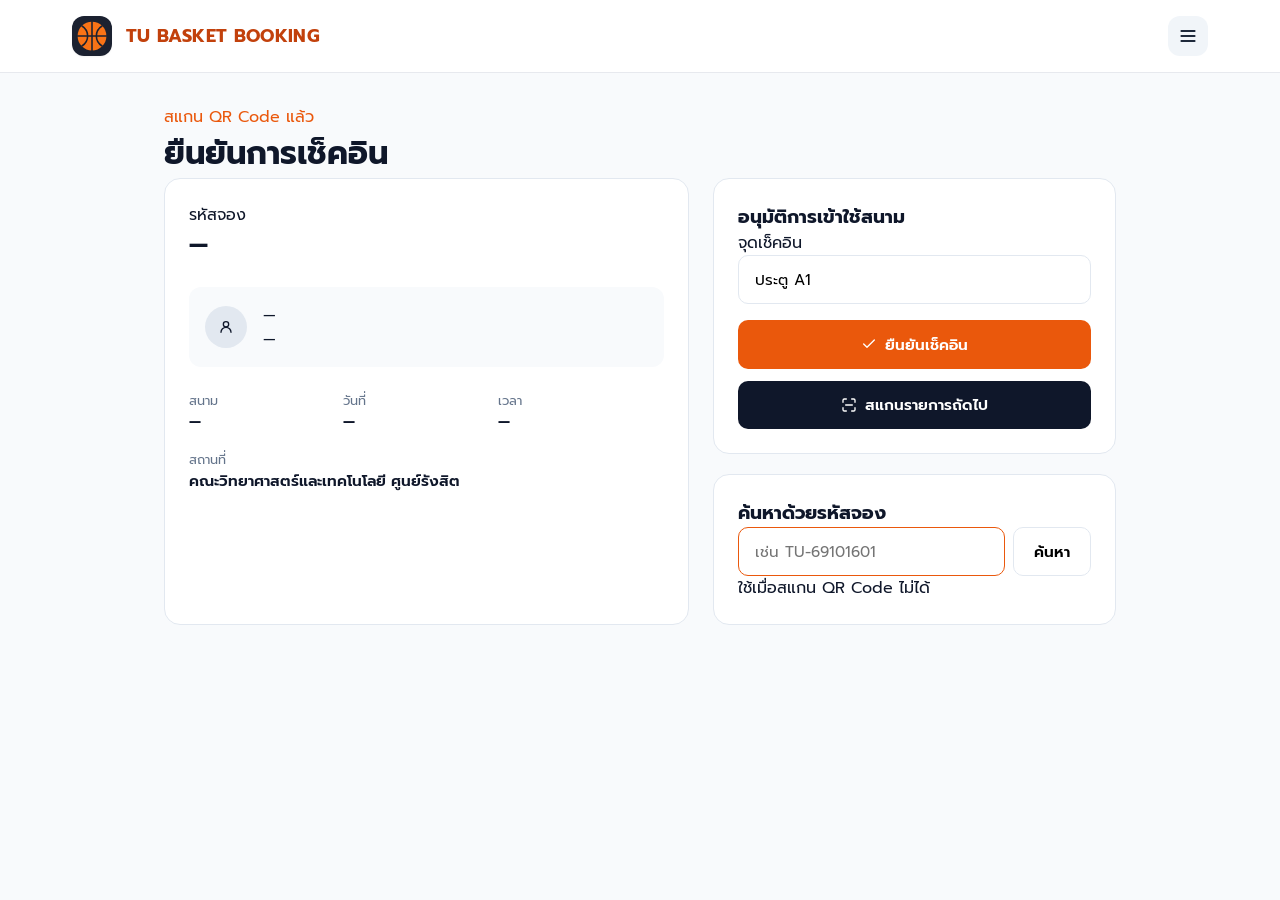
==== commit 0a2d766c: "feat(frontend): connect booking, history and check-in pages to the API - add js/api.js shared by eve" ====
--- a/html/check-in-approval.html
+++ b/html/check-in-approval.html
@@ -1,14 +1,16 @@
-<!DOCTYPE html>
+ <!DOCTYPE html>
 <html lang="th">
 <head>
   <meta charset="UTF-8">
   <meta name="viewport" content="width=device-width, initial-scale=1.0">
   <title>ยืนยันการเช็คอิน - TU Basket Booking</title>
+  <link rel="icon" type="image/svg+xml" href="../assets/images/favicon.svg">
     <link rel="preconnect" href="https://fonts.googleapis.com">
     <link rel="preconnect" href="https://fonts.gstatic.com" crossorigin>
     <link rel="stylesheet" href="https://fonts.googleapis.com/css2?family=Prompt:wght@400;500;600;700&display=swap">
     <link rel="stylesheet" href="../css/base.css">
     <link rel="stylesheet" href="../css/check-in-style.css">
+    <script src="../js/api.js" defer></script>
     <script src="../js/menu.js" defer></script>
     <script src="../js/check-in-script.js" defer></script>
 </head>
@@ -16,13 +18,7 @@
     <header class="site-header">
         <div class="site-header-inner">
             <a class="brand" href="index.html" aria-label="TU Basket Booking - หน้าแรก">
-                <span class="brand-mark" aria-hidden="true">
-                    <svg width="22" height="22" viewBox="0 0 22 22" fill="none">
-                        <circle cx="11" cy="11" r="8.7" stroke="currentColor" stroke-width="1.65" />
-                        <path d="M2.3 11h17.4M11 2.3v17.4M4.9 4.9c2.4 2.2 2.4 10 0 12.2M17.1 4.9c-2.4 2.2-2.4 10 0 12.2"
-                            stroke="currentColor" stroke-width="1.65" stroke-linecap="round" />
-                    </svg>
-                </span>
+                <img class="brand-mark" src="../assets/images/favicon.svg" alt="" width="40" height="40">
                 <span class="brand-name">TU BASKET BOOKING</span>
             </a>
 
@@ -142,9 +138,9 @@
         <div class="card-header">
             <div class="booking-id-group">
             <span class="label">รหัสจอง</span>
-            <h2 class="booking-id" id="bookingId">#TU-69101601</h2>
-            </div>
-            <span class="badge badge-warning" id="statusBadge">
+            <h2 class="booking-id" id="bookingId" data-field="code">#TU-69101601</h2>
+            </div>
+            <span class="badge badge-warning" data-field="status" id="statusBadge">
             <svg width="16" height="16" viewBox="0 0 24 24" fill="none" stroke="currentColor" stroke-width="2" stroke-linecap="round" stroke-linejoin="round" aria-hidden="true"><circle cx="12" cy="12" r="9" /><path d="M12 7v5l3 2" /></svg> รอเช็คอิน
             </span>
         </div>
@@ -152,23 +148,23 @@
         <div class="user-info-box">
             <div class="avatar-icon"><svg width="16" height="16" viewBox="0 0 24 24" fill="none" stroke="currentColor" stroke-width="2" stroke-linecap="round" stroke-linejoin="round" aria-hidden="true"><circle cx="12" cy="8" r="4" /><path d="M4.5 20a7.5 7.5 0 0 1 15 0" /></svg></div>
             <div class="user-details">
-            <p class="user-name">[ชื่อ-นามสกุลผู้จอง]</p>
-            <p class="user-id">รหัสนักศึกษา [รหัสนักศึกษา]</p>
+            <p class="user-name" data-field="name">[ชื่อ-นามสกุลผู้จอง]</p>
+            <p class="user-id" data-field="studentId">รหัสนักศึกษา [รหัสนักศึกษา]</p>
             </div>
         </div>
 
         <div class="info-grid">
             <div class="info-item">
             <span class="info-label">สนาม</span>
-            <span class="info-value">สนามบาสเกตบอล สนามที่ 1</span>
+            <span class="info-value" data-field="court">สนามบาสเกตบอล สนามที่ 1</span>
             </div>
             <div class="info-item">
             <span class="info-label">วันที่</span>
-            <span class="info-value">วันศุกร์ 16 ต.ค. 2569</span>
+            <span class="info-value" data-field="date">วันศุกร์ 16 ต.ค. 2569</span>
             </div>
             <div class="info-item">
             <span class="info-label">เวลา</span>
-            <span class="info-value">18:00 – 19:00 (1 ชม.)</span>
+            <span class="info-value" data-field="time">18:00 – 19:00 (1 ชม.)</span>
             </div>
             <div class="info-item full-width">
             <span class="info-label">สถานที่</span>
@@ -184,6 +180,7 @@
             <label for="checkinPoint">จุดเช็คอิน</label>
             <input type="text" id="checkinPoint" value="ประตู A1" class="form-control">
             </div>
+            <p class="help-text checkin-message" id="checkinMessage" role="alert" hidden></p>
             <button type="button" class="btn btn-primary" id="btnConfirmCheckin">
             <svg width="16" height="16" viewBox="0 0 24 24" fill="none" stroke="currentColor" stroke-width="2" stroke-linecap="round" stroke-linejoin="round" aria-hidden="true"><path d="M20 6 9 17l-5-5" /></svg> ยืนยันเช็คอิน
             </button>
--- a/css/base.css
+++ b/css/base.css
@@ -76,15 +76,11 @@
 }
 
 .brand-mark {
-    display: flex;
+    display: block;
     width: 40px;
     height: 40px;
-    align-items: center;
-    justify-content: center;
     border-radius: 12px;
-    background: var(--ink-heading);
     box-shadow: 0 1px 2px rgb(0 0 0 / 5%);
-    color: #f97316;
 }
 
 .brand-name {
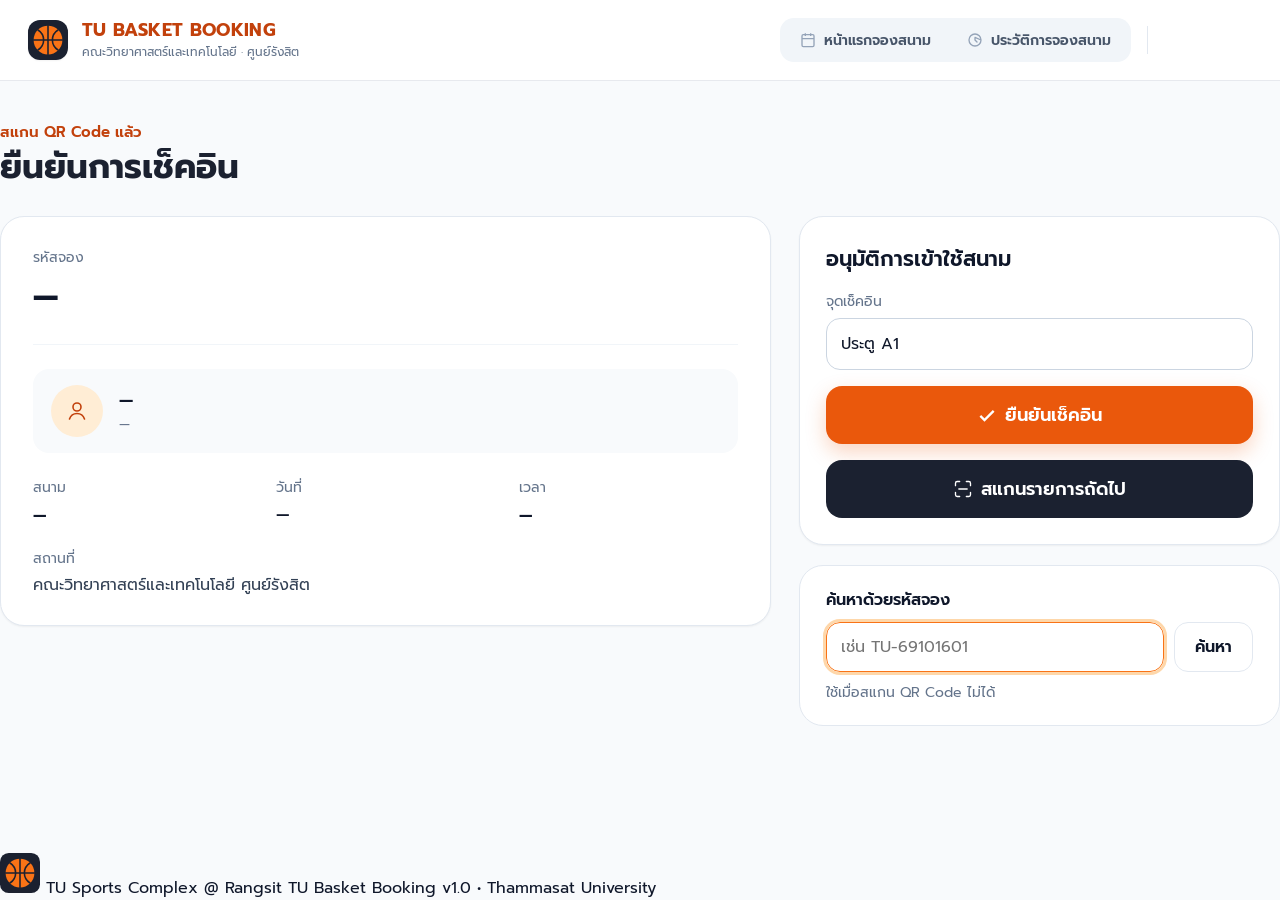
==== commit 11ec6c1d: "feat(check-in): staff check-in pages from the design Approval shows the check-in window with a progr" ====
--- a/html/check-in-approval.html
+++ b/html/check-in-approval.html
@@ -18,8 +18,11 @@
     <header class="site-header">
         <div class="site-header-inner">
             <a class="brand" href="index.html" aria-label="TU Basket Booking - หน้าแรก">
-                <img class="brand-mark" src="../assets/images/favicon.svg" alt="" width="40" height="40">
-                <span class="brand-name">TU BASKET BOOKING</span>
+                <img class="brand-mark" src="../assets/images/favicon.svg" alt="" width="52" height="52">
+                <span class="brand-copy">
+                    <span class="brand-name">TU BASKET BOOKING</span>
+                    <span class="brand-subtitle">คณะวิทยาศาสตร์และเทคโนโลยี · ศูนย์รังสิต</span>
+                </span>
             </a>
 
 
@@ -121,85 +124,90 @@
                     </svg>
                     TU Sports Complex @ Rangsit
                 </span>
-                <span class="drawer-footer-version">TU Court Reservation v1.0 • Thammasat University</span>
+                <span class="drawer-footer-version">TU Basket Booking v1.0 • Thammasat University</span>
             </footer>
         </div>
     </dialog>
 
   <!-- Main Container -->
-  <main class="container">
-    <div class="page-title">
-      <span class="subtitle text-orange">สแกน QR Code แล้ว</span>
-      <h1>ยืนยันการเช็คอิน</h1>
-    </div>
-    <div class="grid-layout">
-      <!-- Cards will be added here -->
-        <section class="card booking-card">
-        <div class="card-header">
-            <div class="booking-id-group">
-            <span class="label">รหัสจอง</span>
-            <h2 class="booking-id" id="bookingId" data-field="code">#TU-69101601</h2>
+    <main class="checkin-page page-container">
+        <div class="checkin-heading">
+            <p class="checkin-eyebrow">สแกน QR Code แล้ว</p>
+            <h1>ยืนยันการเช็คอิน</h1>
+        </div>
+
+        <div class="checkin-layout">
+            <section class="card booking-panel" aria-label="ข้อมูลการจอง">
+                <div class="code-row">
+                    <div>
+                        <span class="code-label">รหัสจอง</span>
+                        <p class="booking-code" id="bookingId" data-field="code">—</p>
+                    </div>
+                    <span class="badge badge-warning" data-field="status">รอเช็คอิน</span>
+                </div>
+                <div class="person-box">
+                    <span class="person-avatar" aria-hidden="true"><svg width="24" height="24" viewBox="0 0 24 24" fill="none"><circle cx="12" cy="8" r="4" stroke="currentColor" stroke-width="1.6" /><path d="M4.5 20c1.2-3.6 4-5.5 7.5-5.5s6.3 1.9 7.5 5.5" stroke="currentColor" stroke-width="1.6" stroke-linecap="round" /></svg></span>
+                    <div class="person-text">
+                        <p class="person-name" data-field="name">—</p>
+                        <p class="person-id" data-field="studentId">—</p>
+                    </div>
+                </div>
+                <dl class="info-grid">
+                    <div><dt>สนาม</dt><dd class="is-strong" data-field="court">—</dd></div>
+                    <div><dt>วันที่</dt><dd data-field="date">—</dd></div>
+                    <div><dt>เวลา</dt><dd class="is-strong" data-field="time">—</dd></div>
+                    <div class="is-wide"><dt>สถานที่</dt><dd class="is-muted">คณะวิทยาศาสตร์และเทคโนโลยี ศูนย์รังสิต</dd></div>
+                </dl>
+                <div class="window-box" id="checkinWindow" hidden>
+                    <div class="window-row">
+                        <strong data-field="window">—</strong>
+                        <span data-field="windowLeft"></span>
+                    </div>
+                    <div class="window-bar" aria-hidden="true"><span id="checkinWindowBar"></span></div>
+                    <div class="window-scale" aria-hidden="true">
+                        <span data-field="windowOpen"></span><span data-field="windowStart"></span><span data-field="windowClose"></span>
+                    </div>
+                </div>
+            </section>
+
+            <div class="checkin-side">
+                <section class="card action-card" aria-labelledby="approve-heading">
+                    <h2 id="approve-heading">อนุมัติการเข้าใช้สนาม</h2>
+                    <div class="form-group">
+                        <label for="checkinPoint">จุดเช็คอิน</label>
+                        <input type="text" id="checkinPoint" value="ประตู A1" class="form-control">
+                    </div>
+                    <p class="checkin-message" id="checkinMessage" role="alert" hidden></p>
+                    <button type="button" class="btn btn-primary" id="btnConfirmCheckin">
+                        <svg width="20" height="20" viewBox="0 0 12 12" fill="none" aria-hidden="true"><path d="M10 3.5 4.5 9 2 6.5" stroke="currentColor" stroke-width="1.4" /></svg>
+                        ยืนยันเช็คอิน
+                    </button>
+                    <button type="button" class="btn btn-dark" id="btnScanNext">
+                        <svg width="20" height="20" viewBox="0 0 24 24" fill="none" aria-hidden="true"><path d="M3 8V5a2 2 0 0 1 2-2h3M16 3h3a2 2 0 0 1 2 2v3M21 16v3a2 2 0 0 1-2 2h-3M8 21H5a2 2 0 0 1-2-2v-3M7 12h10" stroke="currentColor" stroke-width="1.6" stroke-linecap="round" /></svg>
+                        สแกนรายการถัดไป
+                    </button>
+                </section>
+
+                <form class="card search-card" onsubmit="return false">
+                    <label for="searchInput">ค้นหาด้วยรหัสจอง</label>
+                    <div class="search-box">
+                        <input type="text" id="searchInput" placeholder="เช่น TU-69101601" class="form-control">
+                        <button type="button" class="btn btn-outline" id="btnSearch">ค้นหา</button>
+                    </div>
+                    <p class="help-text">ใช้เมื่อสแกน QR Code ไม่ได้</p>
+                </form>
             </div>
-            <span class="badge badge-warning" data-field="status" id="statusBadge">
-            <svg width="16" height="16" viewBox="0 0 24 24" fill="none" stroke="currentColor" stroke-width="2" stroke-linecap="round" stroke-linejoin="round" aria-hidden="true"><circle cx="12" cy="12" r="9" /><path d="M12 7v5l3 2" /></svg> รอเช็คอิน
+        </div>
+    </main>
+
+    <footer class="site-footer site-footer-compact">
+        <div class="site-footer-inner page-container">
+            <span class="footer-place">
+                <img src="../assets/images/favicon.svg" alt="" width="40" height="40">
+                TU Sports Complex @ Rangsit
             </span>
-        </div>
-
-        <div class="user-info-box">
-            <div class="avatar-icon"><svg width="16" height="16" viewBox="0 0 24 24" fill="none" stroke="currentColor" stroke-width="2" stroke-linecap="round" stroke-linejoin="round" aria-hidden="true"><circle cx="12" cy="8" r="4" /><path d="M4.5 20a7.5 7.5 0 0 1 15 0" /></svg></div>
-            <div class="user-details">
-            <p class="user-name" data-field="name">[ชื่อ-นามสกุลผู้จอง]</p>
-            <p class="user-id" data-field="studentId">รหัสนักศึกษา [รหัสนักศึกษา]</p>
-            </div>
-        </div>
-
-        <div class="info-grid">
-            <div class="info-item">
-            <span class="info-label">สนาม</span>
-            <span class="info-value" data-field="court">สนามบาสเกตบอล สนามที่ 1</span>
-            </div>
-            <div class="info-item">
-            <span class="info-label">วันที่</span>
-            <span class="info-value" data-field="date">วันศุกร์ 16 ต.ค. 2569</span>
-            </div>
-            <div class="info-item">
-            <span class="info-label">เวลา</span>
-            <span class="info-value" data-field="time">18:00 – 19:00 (1 ชม.)</span>
-            </div>
-            <div class="info-item full-width">
-            <span class="info-label">สถานที่</span>
-            <span class="info-value">คณะวิทยาศาสตร์และเทคโนโลยี ศูนย์รังสิต</span>
-            </div>
-        </div>
-        </section>
-        <div class="right-column">
-        <!-- Action Form -->
-        <section class="card action-card">
-            <h3>อนุมัติการเข้าใช้สนาม</h3>
-            <div class="form-group">
-            <label for="checkinPoint">จุดเช็คอิน</label>
-            <input type="text" id="checkinPoint" value="ประตู A1" class="form-control">
-            </div>
-            <p class="help-text checkin-message" id="checkinMessage" role="alert" hidden></p>
-            <button type="button" class="btn btn-primary" id="btnConfirmCheckin">
-            <svg width="16" height="16" viewBox="0 0 24 24" fill="none" stroke="currentColor" stroke-width="2" stroke-linecap="round" stroke-linejoin="round" aria-hidden="true"><path d="M20 6 9 17l-5-5" /></svg> ยืนยันเช็คอิน
-            </button>
-            <button type="button" class="btn btn-dark" id="btnScanNext">
-            <svg width="16" height="16" viewBox="0 0 24 24" fill="none" stroke="currentColor" stroke-width="2" stroke-linecap="round" stroke-linejoin="round" aria-hidden="true"><path d="M3 8V5a2 2 0 0 1 2-2h3M16 3h3a2 2 0 0 1 2 2v3M21 16v3a2 2 0 0 1-2 2h-3M8 21H5a2 2 0 0 1-2-2v-3M7 12h10" /></svg> สแกนรายการถัดไป
-            </button>
-        </section>
-
-        <!-- Search Card -->
-        <section class="card search-card">
-            <h3>ค้นหาด้วยรหัสจอง</h3>
-            <div class="search-box">
-            <input type="text" id="searchInput" placeholder="เช่น TU-69101601" class="form-control">
-            <button type="button" class="btn btn-outline" id="btnSearch">ค้นหา</button>
-            </div>
-            <p class="help-text">ใช้เมื่อสแกน QR Code ไม่ได้</p>
-        </section>
-        </div>
-    </div>
-  </main>
+            <span class="footer-version">TU Basket Booking v1.0 • Thammasat University</span>
+        </div>
+    </footer>
 </body>
 </html>
--- a/css/base.css
+++ b/css/base.css
@@ -64,15 +64,25 @@
     align-items: center;
     justify-content: space-between;
     gap: 16px;
-    max-width: 1200px;
-    margin: 0 auto;
-    padding: 16px 32px;
+    /* Full width, so the logo sits 28px from the window's left edge, the same as the
+       hamburger from the right edge (it is pinned under the menu's X).
+       27px top and bottom centres the logo row (42px: the two-line brand text) on the
+       hamburger, whose middle is 48px down (28px + half of 40px): 48 - 42 / 2 = 27px.
+       Right: 28px edge + 40px hamburger + 16px gap. */
+    padding: 27px 84px 27px 28px;
 }
 
 .brand {
     display: flex;
+    min-height: 42px; /* same height with or without the subtitle, so the header is too */
     align-items: center;
     gap: 14px;
+}
+
+.brand-copy {
+    display: flex;
+    flex-direction: column;
+    gap: 1px;
 }
 
 .brand-mark {
@@ -88,6 +98,14 @@
     font-size: 18px;
     font-weight: 700;
     letter-spacing: 0.02em;
+    line-height: 1.3;
+}
+
+.brand-subtitle {
+    color: var(--text-muted);
+    font-size: 12px;
+    font-weight: 400;
+    line-height: 1.4;
 }
 
 .menu-button {
@@ -105,6 +123,288 @@
 
 .menu-button:hover {
     background: var(--line);
+}
+
+/* The hamburger sits right under the drawer's X (.drawer-close), so the menu opens and
+   closes without moving the cursor. The drawer is pinned to the window's right edge,
+   so the hamburger is too, instead of following the centred header content.
+   Desktop X: 40px, 28px from the top and right (.drawer-header padding).
+   Mobile X: 32px, 20px from the top and 24px from the right, so its centre is 36px down
+   and 40px in; the 40px hamburger centres on that at top 16px, right 20px. */
+.site-header {
+    position: relative;
+}
+
+.menu-button {
+    position: absolute;
+    top: 28px;
+    right: 28px;
+}
+
+@media (max-width: 768px) {
+    .menu-button {
+        top: 16px;
+        right: 20px;
+    }
+}
+
+/* Desktop navigation, built by menu.js from the drawer: the logo on the left; the page
+   links as a segmented control, then the signed-in user on the right. Clicking the user
+   opens a pop-up with logout. From 1024px it replaces the hamburger; below that the
+   drawer is used. */
+
+.header-nav,
+.header-divider,
+.header-account {
+    display: none;
+}
+
+@media (min-width: 1024px) {
+    .menu-button {
+        display: none;
+    }
+
+    .site-header-inner {
+        flex-wrap: nowrap;
+        justify-content: flex-start;
+        gap: 16px;
+        padding: 16px 28px;
+    }
+
+    .brand {
+        min-width: 0;
+        margin-right: auto;
+    }
+
+    .header-nav {
+        display: flex;
+        flex: none;
+        gap: 4px;
+        padding: 4px;
+        border-radius: 14px;
+        background: #f1f5f9;
+    }
+
+    .header-link {
+        display: flex;
+        height: 36px;
+        align-items: center;
+        gap: 8px;
+        padding: 0 16px;
+        border-radius: 10px;
+        color: #475569;
+        font-size: 14px;
+        font-weight: 600;
+        white-space: nowrap;
+        transition: background-color 0.15s, color 0.15s;
+    }
+
+    .header-link svg {
+        flex: none;
+        color: var(--icon-muted);
+    }
+
+    .header-link:hover {
+        background: rgb(255 255 255 / 70%);
+        color: var(--ink);
+    }
+
+    .header-link[aria-current="page"] {
+        background: var(--surface);
+        box-shadow: 0 1px 3px rgb(15 23 42 / 10%), 0 0 0 1px rgb(15 23 42 / 4%);
+        color: var(--accent-strong);
+    }
+
+    .header-link[aria-current="page"] svg {
+        color: var(--accent);
+    }
+
+    .header-divider {
+        display: block;
+        width: 1px;
+        height: 28px;
+        flex: none;
+        background: var(--line);
+    }
+
+    .header-account {
+        position: relative;
+        display: block;
+        min-width: 0;
+    }
+
+    /* The profile: avatar, name and faculty, and a chevron. A button that opens the pop-up. */
+    .header-profile {
+        display: flex;
+        max-width: 100%;
+        align-items: center;
+        gap: 10px;
+        padding: 4px 8px 4px 4px;
+        border: 1px solid transparent;
+        border-radius: 999px;
+        background: none;
+        color: inherit;
+        font: inherit;
+        text-align: left;
+        cursor: pointer;
+        transition: background-color 0.15s, border-color 0.15s;
+    }
+
+    .header-profile:hover,
+    .header-profile[aria-expanded="true"] {
+        border-color: var(--line);
+        background: #f8fafc;
+    }
+
+    /* Hidden until /api/auth/me answers, so no empty circle or blank lines flash. */
+    .header-account:not(.is-loaded) .header-profile {
+        visibility: hidden;
+    }
+
+    .header-avatar {
+        display: flex;
+        width: 38px;
+        height: 38px;
+        flex: none;
+        align-items: center;
+        justify-content: center;
+        border-radius: 999px;
+        background: linear-gradient(135deg, #fb923c, var(--accent));
+        box-shadow: 0 0 0 3px var(--accent-soft);
+        color: #fff;
+        font-size: 16px;
+        font-weight: 700;
+    }
+
+    .header-user {
+        display: flex;
+        min-width: 0;
+        max-width: 150px;
+        flex-direction: column;
+        line-height: 1.35;
+    }
+
+    .header-user-name,
+    .header-user-faculty {
+        overflow: hidden;
+        text-overflow: ellipsis;
+        white-space: nowrap;
+    }
+
+    .header-user-name {
+        color: var(--ink);
+        font-size: 14px;
+        font-weight: 600;
+    }
+
+    .header-user-faculty {
+        color: var(--text-muted);
+        font-size: 12px;
+    }
+
+    .header-chevron {
+        flex: none;
+        color: var(--icon-muted);
+        transition: transform 0.15s;
+    }
+
+    .header-profile[aria-expanded="true"] .header-chevron {
+        transform: rotate(180deg);
+    }
+
+    /* The pop-up under the profile, right-aligned with it. */
+    .header-popup {
+        position: absolute;
+        z-index: 20;
+        top: calc(100% + 10px);
+        right: 0;
+        display: flex;
+        width: 280px;
+        flex-direction: column;
+        gap: 12px;
+        padding: 14px;
+        border: 1px solid var(--line);
+        border-radius: 16px;
+        background: var(--surface);
+        box-shadow: 0 12px 32px rgb(15 23 42 / 14%), 0 2px 6px rgb(15 23 42 / 6%);
+        animation: header-popup-in 0.14s ease-out;
+    }
+
+    .header-popup[hidden] {
+        display: none;
+    }
+
+    @keyframes header-popup-in {
+        from {
+            opacity: 0;
+            transform: translateY(-4px);
+        }
+    }
+
+    .header-popup-user {
+        display: flex;
+        align-items: flex-start;
+        gap: 12px;
+        padding-bottom: 12px;
+        border-bottom: 1px solid var(--line);
+    }
+
+    .header-popup-text {
+        display: flex;
+        min-width: 0;
+        flex-direction: column;
+        gap: 2px;
+        line-height: 1.4;
+        overflow-wrap: anywhere;
+    }
+
+    .header-popup-name {
+        color: var(--ink);
+        font-size: 15px;
+        font-weight: 700;
+    }
+
+    .header-popup-faculty,
+    .header-popup-email {
+        color: var(--text-muted);
+        font-size: 13px;
+    }
+
+    .header-logout {
+        display: flex;
+        width: 100%;
+        height: 40px;
+        align-items: center;
+        justify-content: center;
+        gap: 8px;
+        border: 1px solid #fecaca;
+        border-radius: 10px;
+        background: var(--surface);
+        color: #dc2626;
+        font: inherit;
+        font-size: 14px;
+        font-weight: 600;
+        cursor: pointer;
+        transition: background-color 0.15s, border-color 0.15s;
+    }
+
+    .header-logout:hover {
+        border-color: #fca5a5;
+        background: #fef2f2;
+    }
+
+    .header-link:focus-visible,
+    .header-profile:focus-visible,
+    .header-logout:focus-visible {
+        outline: 2px solid var(--accent);
+        outline-offset: 2px;
+    }
+}
+
+@media (min-width: 1280px) {
+    .header-user {
+        max-width: 220px;
+    }
 }
 
 /* Menu drawer (opened from the header's hamburger button) */
@@ -347,7 +647,9 @@
     .site-header-inner {
         flex-wrap: nowrap;
         gap: 12px;
-        padding: 14px 20px;
+        /* 16px top and bottom centres the logo on the hamburger (16px from the top).
+           Right side keeps the brand clear of it: 20px edge + 40px button + 12px gap. */
+        padding: 16px 72px 16px 20px;
     }
 
     .brand {
@@ -359,6 +661,10 @@
     .brand-name {
         font-size: 14px;
         letter-spacing: 0.04em;
+    }
+
+    .brand-subtitle {
+        font-size: 10px;
     }
 }
 
--- a/css/check-in-style.css
+++ b/css/check-in-style.css
@@ -1,61 +1,661 @@
-/* Staff check-in pages. Colors, font, header and menu come from base.css. */
-
-main * { box-sizing: border-box; margin: 0; padding: 0; }
-
-.container { max-width: 1000px; margin: 2rem auto; padding: 0 1.5rem; }
-.grid-layout { display: grid; grid-template-columns: 1.3fr 1fr; gap: 1.5rem; }
-
-.card { background-color: var(--surface); border-radius: 16px; padding: 1.5rem; border: 1px solid var(--line); }
-.card-header { display: flex; justify-content: space-between; align-items: flex-start; margin-bottom: 1.5rem; }
-.booking-id { font-size: 1.5rem; font-weight: 700; }
-
-.user-info-box {
-  display: flex; align-items: center; gap: 1rem;
-  background-color: #f8fafc; padding: 1rem; border-radius: 12px; margin-bottom: 1.5rem;
-}
-.avatar-icon { width: 42px; height: 42px; border-radius: 50%; background-color: #e2e8f0; display: flex; align-items: center; justify-content: center; }
-
-.info-grid { display: grid; grid-template-columns: 1fr 1fr 1.2fr; gap: 1rem; }
-.info-item.full-width { grid-column: 1 / -1; }
-.info-label { font-size: 0.8rem; color: var(--text-muted); display: block; }
-.info-value { font-weight: 600; font-size: 0.95rem; }
-
-/* Badges */
-.badge { padding: 0.4rem 0.8rem; border-radius: 20px; font-size: 0.85rem; font-weight: 600; display: inline-flex; align-items: center; gap: 0.4rem; }
-.badge-warning { background-color: #fff7ed; color: #c2410c; border: 1px solid #ffedd5; }
-.badge-success { background-color: #f0fdf4; color: #16a34a; border: 1px solid #dcfce7; }
-.badge-danger { background-color: #fef2f2; color: #dc2626; border: 1px solid #fee2e2; }
-
-.right-column { display: flex; flex-direction: column; gap: 1.25rem; }
-.form-group { margin-bottom: 1rem; }
-.form-control { width: 100%; font: inherit; padding: 0.75rem 1rem; border: 1px solid var(--line); border-radius: 10px; font-size: 0.95rem; }
-.form-control:focus { border-color: var(--accent); outline: none; }
-
-.btn { width: 100%; padding: 0.8rem; border-radius: 10px; border: none; font-size: 0.95rem; font-weight: 600; cursor: pointer; display: flex; align-items: center; justify-content: center; gap: 0.5rem; margin-bottom: 0.75rem; }
-.btn-primary { background-color: var(--accent); color: white; }
-.btn-primary:hover { background-color: var(--accent-strong); }
-.btn-dark { background-color: var(--ink); color: white; margin-bottom: 0; }
-.btn-dark:hover { background-color: var(--ink-heading); }
-
-.search-box { display: flex; gap: 0.5rem; }
-.btn-outline { width: auto; padding: 0.75rem 1.25rem; background-color: transparent; border: 1px solid var(--line); margin-bottom: 0; }
-
-.result-card.align-center { display: flex; flex-direction: column; align-items: center; justify-content: center; text-align: center; padding: 2.5rem 1.5rem; }
-.status-icon { width: 64px; height: 64px; border-radius: 50%; display: flex; align-items: center; justify-content: center; font-size: 1.8rem; margin-bottom: 1rem; }
-.status-icon.icon-success { background-color: #dcfce7; color: #16a34a; }
-.status-icon.icon-danger { background-color: #fee2e2; color: #dc2626; }
-
-.result-title { font-size: 1.4rem; font-weight: 700; margin-bottom: 0.25rem; }
-.result-subtitle { font-size: 0.85rem; color: var(--text-muted); margin-bottom: 1.5rem; }
-
-.checkin-details-box, .cancel-reason-box { width: 100%; background-color: #f8fafc; border: 1px solid var(--line); border-radius: 12px; padding: 0.75rem 1rem; margin-bottom: 1.5rem; font-size: 0.85rem; }
-.checkin-details-box { display: flex; justify-content: space-around; text-align: left; }
-
+/* Staff check-in pages, from the "เช็คอิน" designs. Colors, font, header, footer and
+   menu come from base.css. */
+
+body {
+    display: flex;
+    flex-direction: column;
+}
+
+.checkin-page {
+    flex: 1 0 auto;
+    padding-top: 40px;
+    padding-bottom: 72px;
+}
+
+.checkin-heading {
+    display: flex;
+    flex-direction: column;
+    gap: 4px;
+    margin-bottom: 28px;
+}
+
+.checkin-eyebrow {
+    margin: 0;
+    color: var(--accent-strong);
+    font-size: 15px;
+    font-weight: 600;
+}
+
+.checkin-page h1 {
+    margin: 0;
+    color: var(--ink-heading);
+    font-size: 34px;
+    font-weight: 700;
+    line-height: 1.2;
+}
+
+.card {
+    border: 1px solid var(--line);
+    border-radius: 24px;
+    background: var(--surface);
+    box-shadow: 0 1px 2px rgb(0 0 0 / 5%);
+}
+
+/* Approval: the booking on the left, approve and search on the right. */
+.checkin-layout {
+    display: flex;
+    flex-wrap: wrap;
+    align-items: flex-start;
+    gap: 28px;
+}
+
+.booking-panel {
+    display: flex;
+    min-width: 0;
+    flex: 3 1 560px;
+    flex-direction: column;
+    gap: 24px;
+    padding: 28px 32px;
+}
+
+.code-row {
+    display: flex;
+    flex-wrap: wrap;
+    align-items: flex-start;
+    justify-content: space-between;
+    gap: 12px;
+    padding-bottom: 22px;
+    border-bottom: 1px solid #f1f5f9;
+}
+
+.code-row.is-center {
+    align-items: center;
+    padding-bottom: 18px;
+}
+
+.code-label {
+    color: var(--text-muted);
+    font-size: 14px;
+}
+
+.booking-code {
+    margin: 4px 0 0;
+    font-size: 32px;
+    font-weight: 700;
+    letter-spacing: 0.02em;
+}
+
+.result-card .booking-code {
+    margin: 0;
+    font-size: 26px;
+}
+
+.booking-code.is-muted {
+    color: #475569;
+}
+
+.badge {
+    display: inline-flex;
+    align-items: center;
+    gap: 6px;
+    padding: 6px 14px;
+    border: 1px solid;
+    border-radius: 999px;
+    font-size: 14px;
+    font-weight: 600;
+    white-space: nowrap;
+}
+
+.badge-warning {
+    border-color: #fed7aa;
+    background: var(--accent-soft);
+    color: var(--accent-strong);
+}
+
+.badge-success {
+    border-color: #a7f3d0;
+    background: #ecfdf5;
+    color: var(--success);
+}
+
+.badge-danger {
+    border-color: #fecaca;
+    background: #fef2f2;
+    color: var(--danger);
+}
+
+.badge-muted {
+    border-color: var(--line);
+    background: #f1f5f9;
+    color: #475569;
+}
+
+.person-box {
+    display: flex;
+    align-items: center;
+    gap: 16px;
+    padding: 16px 18px;
+    border-radius: 16px;
+    background: var(--surface-muted);
+}
+
+.person-avatar {
+    display: flex;
+    width: 52px;
+    height: 52px;
+    flex: 0 0 auto;
+    align-items: center;
+    justify-content: center;
+    border-radius: 999px;
+    background: #ffedd5;
+    color: var(--accent-strong);
+}
+
+.person-text {
+    min-width: 0;
+}
+
+.person-name {
+    margin: 0;
+    font-size: 18px;
+    font-weight: 600;
+}
+
+.person-id {
+    margin: 0;
+    color: var(--text-muted);
+    font-size: 14px;
+}
+
+.info-grid {
+    display: grid;
+    grid-template-columns: repeat(3, minmax(0, 1fr));
+    gap: 20px 24px;
+    margin: 0;
+}
+
+.info-grid.is-two {
+    grid-template-columns: repeat(2, minmax(0, 1fr));
+    gap: 18px 24px;
+}
+
+.info-grid .is-wide {
+    grid-column: 1 / -1;
+}
+
+.info-grid dt {
+    color: var(--text-muted);
+    font-size: 14px;
+}
+
+.info-grid dd {
+    margin: 4px 0 0;
+    font-size: 17px;
+    font-weight: 500;
+}
+
+.info-grid dd.is-strong {
+    font-weight: 600;
+}
+
+.info-grid dd.is-muted {
+    color: var(--text);
+    font-weight: 400;
+}
+
+.booking-panel .info-grid dd.is-muted {
+    font-size: 16px;
+}
+
+/* When check-in opens and closes, with a bar for the time gone by. */
+.window-box {
+    display: flex;
+    flex-direction: column;
+    gap: 10px;
+    padding: 18px 20px;
+    border: 1px solid #fed7aa;
+    border-radius: 16px;
+    background: var(--accent-soft);
+    color: #9a3412;
+}
+
+.window-row {
+    display: flex;
+    flex-wrap: wrap;
+    align-items: baseline;
+    justify-content: space-between;
+    gap: 6px 16px;
+    font-size: 14px;
+}
+
+.window-row strong {
+    font-size: 15px;
+    font-weight: 600;
+}
+
+.window-bar {
+    position: relative;
+    height: 10px;
+    overflow: hidden;
+    border-radius: 999px;
+    background: #ffedd5;
+}
+
+.window-bar span {
+    position: absolute;
+    top: 0;
+    bottom: 0;
+    left: 0;
+    border-radius: 999px;
+    background: var(--accent);
+}
+
+.window-scale {
+    display: flex;
+    justify-content: space-between;
+    font-size: 12px;
+}
+
+.checkin-side {
+    display: flex;
+    min-width: 0;
+    flex: 2 1 340px;
+    flex-direction: column;
+    gap: 20px;
+}
+
+.action-card {
+    display: flex;
+    flex-direction: column;
+    gap: 16px;
+    padding: 26px;
+}
+
+.action-card h2 {
+    margin: 0;
+    font-size: 21px;
+    font-weight: 600;
+}
+
+.form-group {
+    display: flex;
+    flex-direction: column;
+    gap: 6px;
+}
+
+.form-group label {
+    color: var(--text-muted);
+    font-size: 14px;
+}
+
+.form-control {
+    min-width: 0;
+    height: 52px;
+    padding: 0 14px;
+    border: 1px solid var(--line-strong);
+    border-radius: 14px;
+    background: var(--surface);
+    color: var(--ink);
+    font-family: inherit;
+    font-size: 16px;
+}
+
+.form-control:focus {
+    border-color: #f97316;
+    outline: 3px solid #fed7aa;
+}
+
+.checkin-message {
+    margin: 0;
+    padding: 12px 14px;
+    border: 1px solid #fecaca;
+    border-radius: 12px;
+    background: #fef2f2;
+    color: #991b1b;
+    font-size: 14px;
+}
+
+.btn {
+    display: flex;
+    min-height: 58px;
+    align-items: center;
+    justify-content: center;
+    gap: 8px;
+    border: 0;
+    border-radius: 16px;
+    font-family: inherit;
+    font-size: 18px;
+    font-weight: 600;
+}
+
+.btn-primary {
+    background: var(--accent);
+    box-shadow: 0 8px 20px rgb(234 88 12 / 25%);
+    color: #fff;
+}
+
+.btn-primary:hover {
+    background: var(--accent-strong);
+}
+
+.btn-dark {
+    background: var(--ink-heading);
+    color: #fff;
+}
+
+.btn-dark:hover {
+    background: #0f172a;
+}
+
+.btn.is-wide {
+    width: 100%;
+}
+
+.search-card {
+    display: flex;
+    flex-direction: column;
+    gap: 10px;
+    padding: 22px 26px;
+    border-radius: 24px;
+    box-shadow: none;
+}
+
+.search-card label {
+    font-size: 16px;
+    font-weight: 600;
+}
+
+.search-box {
+    display: flex;
+    gap: 10px;
+}
+
+.search-box .form-control {
+    height: 50px;
+    flex: 1 1 auto;
+}
+
+.btn-outline {
+    min-height: 50px;
+    padding: 0 20px;
+    border: 1px solid var(--line);
+    border-radius: 14px;
+    background: var(--surface);
+    color: var(--ink);
+    font-size: 16px;
+}
+
+.btn-outline:hover {
+    background: var(--surface-muted);
+}
+
+.help-text {
+    margin: 0;
+    color: var(--text-muted);
+    font-size: 14px;
+}
+
+/* Success and failed: a centred result. */
+.result {
+    display: flex;
+    max-width: 720px;
+    flex-direction: column;
+    align-items: center;
+    gap: 24px;
+    margin: 0 auto;
+    padding-top: 12px;
+}
+
+.result-heading {
+    display: flex;
+    flex-direction: column;
+    align-items: center;
+    gap: 12px;
+    text-align: center;
+}
+
+.result-heading p {
+    margin: 0;
+    color: #475569;
+    font-size: 17px;
+}
+
+.result-icon {
+    display: flex;
+    width: 96px;
+    height: 96px;
+    align-items: center;
+    justify-content: center;
+    border: 1px solid;
+    border-radius: 999px;
+}
+
+.result-icon.is-success {
+    border-color: #a7f3d0;
+    background: #ecfdf5;
+    color: #059669;
+}
+
+.result-icon.is-danger {
+    border-color: #fecaca;
+    background: #fef2f2;
+    color: #dc2626;
+}
+
+.checkin-page h1.text-success {
+    color: var(--success);
+}
+
+.checkin-page h1.text-danger {
+    color: var(--danger);
+}
+
+.result-card {
+    display: flex;
+    width: 100%;
+    flex-direction: column;
+    gap: 20px;
+    padding: 28px 32px;
+}
+
+.fail-detail {
+    margin: 0;
+    padding: 14px 16px;
+    border-radius: 14px;
+    background: var(--surface-muted);
+    color: #475569;
+    font-size: 15px;
+}
+
+/* Phones: from the "เช็คอิน — Mobile" designs. */
 @media (max-width: 768px) {
-  .grid-layout { grid-template-columns: 1fr; }
-  .info-grid { grid-template-columns: 1fr 1fr; }
-}
-
-.text-orange { color: var(--accent); }
-.text-success { color: #16a34a !important; }
-.text-danger { color: #dc2626 !important; }+    .checkin-page {
+        padding-top: 22px;
+        padding-bottom: 28px;
+    }
+
+    .checkin-heading {
+        gap: 2px;
+        margin-bottom: 16px;
+    }
+
+    .checkin-eyebrow {
+        font-size: 14px;
+    }
+
+    .checkin-page h1 {
+        font-size: 26px;
+        line-height: 1.25;
+    }
+
+    .checkin-layout,
+    .checkin-side {
+        gap: 16px;
+    }
+
+    .card {
+        border-radius: 22px;
+    }
+
+    .booking-panel {
+        gap: 16px;
+        padding: 20px 18px;
+    }
+
+    .code-row {
+        flex-wrap: nowrap;
+        gap: 10px;
+        padding-bottom: 14px;
+    }
+
+    .code-label {
+        font-size: 13px;
+    }
+
+    .booking-code,
+    .result-card .booking-code {
+        font-size: 22px;
+    }
+
+    .result-card .booking-code {
+        font-size: 20px;
+    }
+
+    .badge {
+        gap: 5px;
+        padding: 4px 10px;
+        font-size: 13px;
+    }
+
+    .person-box {
+        gap: 12px;
+        padding: 12px 14px;
+        border-radius: 14px;
+    }
+
+    .person-avatar {
+        width: 44px;
+        height: 44px;
+    }
+
+    .person-name {
+        font-size: 16px;
+    }
+
+    .person-id {
+        font-size: 13px;
+    }
+
+    .info-grid,
+    .info-grid.is-two {
+        grid-template-columns: repeat(2, minmax(0, 1fr));
+        gap: 12px 16px;
+    }
+
+    .booking-panel .info-grid > :first-child {
+        grid-column: 1 / -1;
+    }
+
+    .info-grid dt {
+        font-size: 13px;
+    }
+
+    .info-grid dd {
+        margin-top: 2px;
+        font-size: 15px;
+    }
+
+    .window-box {
+        gap: 8px;
+        padding: 14px;
+        border-radius: 14px;
+    }
+
+    .window-row,
+    .window-row strong {
+        font-size: 13px;
+    }
+
+    .window-bar {
+        height: 8px;
+    }
+
+    .window-scale {
+        display: none;
+    }
+
+    .action-card {
+        gap: 12px;
+        padding: 18px;
+    }
+
+    .action-card h2 {
+        font-size: 18px;
+    }
+
+    .btn {
+        min-height: 56px;
+        font-size: 17px;
+    }
+
+    .search-card {
+        gap: 8px;
+        padding: 16px 18px;
+        border-radius: 20px;
+    }
+
+    .search-card label {
+        font-size: 15px;
+    }
+
+    .search-box {
+        gap: 8px;
+    }
+
+    .search-box .form-control {
+        height: 48px;
+        font-size: 15px;
+    }
+
+    .btn-outline {
+        min-height: 48px;
+        padding: 0 16px;
+        font-size: 15px;
+    }
+
+    .help-text {
+        font-size: 13px;
+    }
+
+    .result {
+        gap: 16px;
+        padding-top: 16px;
+    }
+
+    .result-heading {
+        gap: 10px;
+    }
+
+    .result-heading p {
+        font-size: 15px;
+    }
+
+    .result-icon {
+        width: 84px;
+        height: 84px;
+    }
+
+    .checkin-page .result h1 {
+        font-size: 28px;
+    }
+
+    .result-card {
+        gap: 14px;
+        padding: 18px;
+    }
+
+    .fail-detail {
+        padding: 12px 14px;
+        font-size: 14px;
+    }
+}
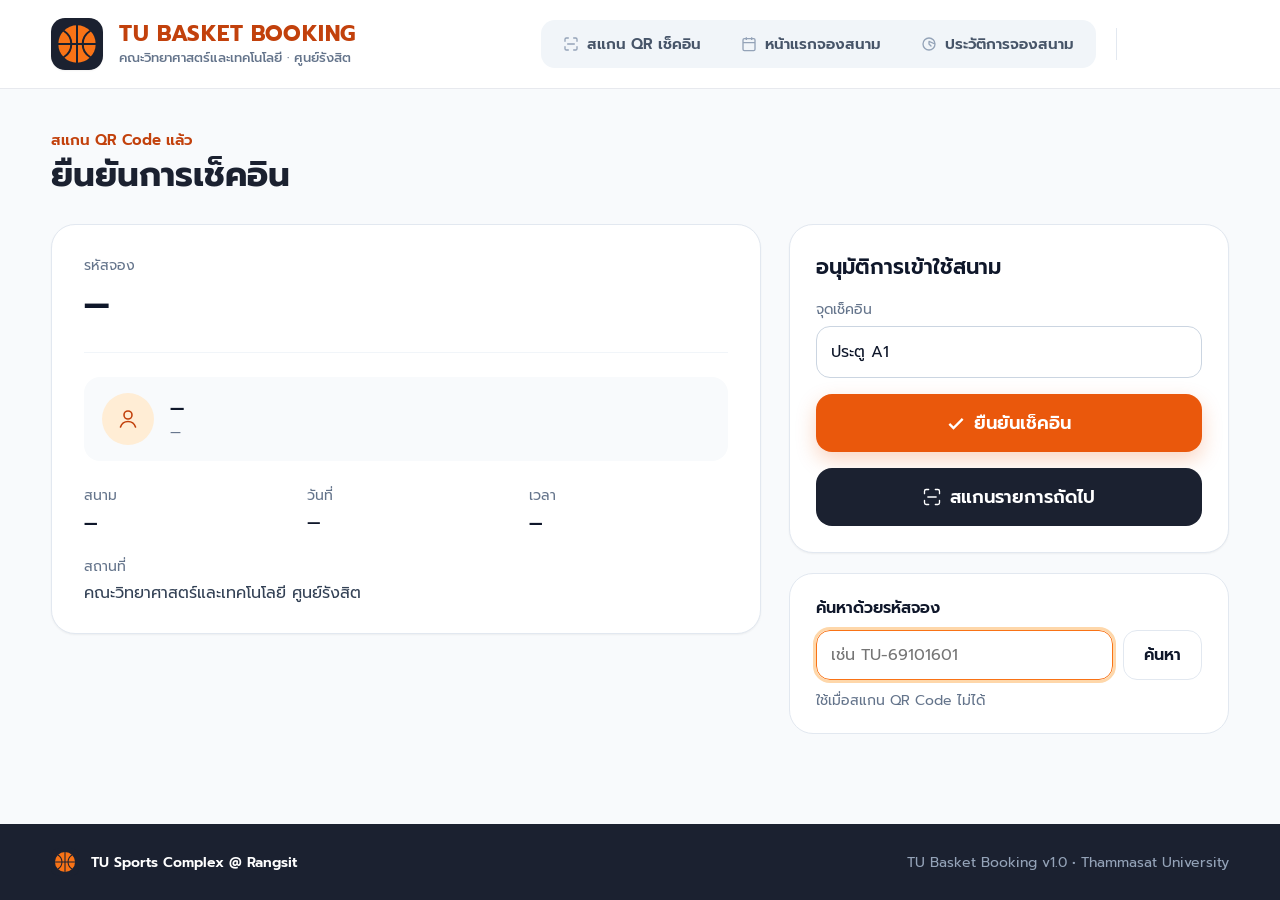
==== commit 0fe3792a: "feat(check-in): QR scan page for staff The camera reads the member's QR code and opens the approval " ====
--- a/html/check-in-approval.html
+++ b/html/check-in-approval.html
@@ -12,6 +12,7 @@
     <link rel="stylesheet" href="../css/check-in-style.css">
     <script src="../js/api.js" defer></script>
     <script src="../js/menu.js" defer></script>
+    <script src="../js/check-in-store.js" defer></script>
     <script src="../js/check-in-script.js" defer></script>
 </head>
 <body>
@@ -70,6 +71,19 @@
 
             <nav class="drawer-nav" aria-label="เมนูหลัก">
                 <p class="drawer-nav-heading">เมนูหลัก</p>
+                <a class="drawer-link" href="check-in-scan.html">
+                    <span class="drawer-link-icon">
+                        <svg width="16" height="16" viewBox="0 0 24 24" fill="none" aria-hidden="true">
+                            <path d="M3 8V5a2 2 0 0 1 2-2h3M16 3h3a2 2 0 0 1 2 2v3M21 16v3a2 2 0 0 1-2 2h-3M8 21H5a2 2 0 0 1-2-2v-3M7 12h10"
+                                stroke="currentColor" stroke-width="2" stroke-linecap="round" />
+                        </svg>
+                    </span>
+                    สแกน QR เช็คอิน
+                    <svg class="drawer-chevron" width="16" height="16" viewBox="0 0 16 16" fill="none" aria-hidden="true">
+                        <path d="M6 3.33333L10.6667 8L6 12.6667" stroke="currentColor" stroke-width="1.33"
+                            stroke-linecap="round" stroke-linejoin="round" />
+                    </svg>
+                </a>
                 <a class="drawer-link" href="index.html">
                     <span class="drawer-link-icon">
                         <svg width="16" height="16" viewBox="0 0 16 16" fill="none" aria-hidden="true">
--- a/css/base.css
+++ b/css/base.css
@@ -66,46 +66,50 @@
     gap: 16px;
     /* Full width, so the logo sits 28px from the window's left edge, the same as the
        hamburger from the right edge (it is pinned under the menu's X).
-       27px top and bottom centres the logo row (42px: the two-line brand text) on the
-       hamburger, whose middle is 48px down (28px + half of 40px): 48 - 42 / 2 = 27px.
+       22px top and bottom centres the 52px logo on the hamburger, whose middle is 48px
+       down (28px + half of 40px): 48 - 52 / 2 = 22px.
        Right: 28px edge + 40px hamburger + 16px gap. */
-    padding: 27px 84px 27px 28px;
+    padding: 22px 84px 22px 28px;
 }
 
 .brand {
     display: flex;
-    min-height: 42px; /* same height with or without the subtitle, so the header is too */
-    align-items: center;
-    gap: 14px;
+    min-height: 52px; /* same height with or without the subtitle, so the header is too */
+    align-items: center;
+    gap: 16px;
 }
 
 .brand-copy {
     display: flex;
     flex-direction: column;
-    gap: 1px;
-}
-
+    gap: 2px;
+}
+
+/* The same basketball icon as the browser tab (favicon.svg). */
 .brand-mark {
     display: block;
-    width: 40px;
-    height: 40px;
-    border-radius: 12px;
+    width: 52px;
+    height: 52px;
+    flex: 0 0 auto;
+    border-radius: 14px;
     box-shadow: 0 1px 2px rgb(0 0 0 / 5%);
 }
 
 .brand-name {
     color: var(--accent-strong);
-    font-size: 18px;
+    font-size: 22px;
     font-weight: 700;
     letter-spacing: 0.02em;
-    line-height: 1.3;
+    line-height: 1.2;
+    white-space: nowrap;
 }
 
 .brand-subtitle {
     color: var(--text-muted);
-    font-size: 12px;
-    font-weight: 400;
+    font-size: 13px;
+    font-weight: 500;
     line-height: 1.4;
+    white-space: nowrap;
 }
 
 .menu-button {
@@ -167,8 +171,8 @@
     .site-header-inner {
         flex-wrap: nowrap;
         justify-content: flex-start;
-        gap: 16px;
-        padding: 16px 28px;
+        gap: 20px;
+        padding: 18px clamp(20px, 4vw, 56px);
     }
 
     .brand {
@@ -187,13 +191,13 @@
 
     .header-link {
         display: flex;
-        height: 36px;
+        height: 40px;
         align-items: center;
         gap: 8px;
-        padding: 0 16px;
+        padding: 0 18px;
         border-radius: 10px;
         color: #475569;
-        font-size: 14px;
+        font-size: 15px;
         font-weight: 600;
         white-space: nowrap;
         transition: background-color 0.15s, color 0.15s;
@@ -222,7 +226,7 @@
     .header-divider {
         display: block;
         width: 1px;
-        height: 28px;
+        height: 32px;
         flex: none;
         background: var(--line);
     }
@@ -263,16 +267,16 @@
 
     .header-avatar {
         display: flex;
-        width: 38px;
-        height: 38px;
+        width: 42px;
+        height: 42px;
         flex: none;
         align-items: center;
         justify-content: center;
         border-radius: 999px;
         background: linear-gradient(135deg, #fb923c, var(--accent));
-        box-shadow: 0 0 0 3px var(--accent-soft);
+        box-shadow: 0 0 0 3px #ffedd5;
         color: #fff;
-        font-size: 16px;
+        font-size: 17px;
         font-weight: 700;
     }
 
@@ -292,14 +296,14 @@
     }
 
     .header-user-name {
-        color: var(--ink);
-        font-size: 14px;
+        color: var(--ink-heading);
+        font-size: 15px;
         font-weight: 600;
     }
 
     .header-user-faculty {
         color: var(--text-muted);
-        font-size: 12px;
+        font-size: 13px;
     }
 
     .header-chevron {
@@ -401,6 +405,17 @@
     }
 }
 
+/* 1024–1279px: a smaller logo, so the logo, links and profile fit on one row. */
+@media (min-width: 1024px) and (max-width: 1279px) {
+    .brand-name {
+        font-size: 18px;
+    }
+
+    .brand-subtitle {
+        display: none;
+    }
+}
+
 @media (min-width: 1280px) {
     .header-user {
         max-width: 220px;
@@ -647,24 +662,30 @@
     .site-header-inner {
         flex-wrap: nowrap;
         gap: 12px;
-        /* 16px top and bottom centres the logo on the hamburger (16px from the top).
-           Right side keeps the brand clear of it: 20px edge + 40px button + 12px gap. */
-        padding: 16px 72px 16px 20px;
+        /* 15px top and bottom centres the 42px logo on the hamburger (16px from the top,
+           40px tall). Right side keeps the brand clear of it: 20px edge + 40px + 12px gap. */
+        padding: 15px 72px 15px 20px;
     }
 
     .brand {
         min-width: 0;
+        min-height: 42px;
         flex: 1;
-        gap: 12px;
+        gap: 10px;
+    }
+
+    .brand-mark {
+        width: 42px;
+        height: 42px;
+        border-radius: 12px;
     }
 
     .brand-name {
-        font-size: 14px;
-        letter-spacing: 0.04em;
+        font-size: 15px;
     }
 
     .brand-subtitle {
-        font-size: 10px;
+        display: none;
     }
 }
 
@@ -790,3 +811,221 @@
         letter-spacing: 0;
     }
 }
+
+/* Page width shared by the content and the footer. */
+.page-container {
+    width: 100%;
+    max-width: 1680px;
+    margin: 0 auto;
+    padding-right: clamp(20px, 4vw, 56px);
+    padding-left: clamp(20px, 4vw, 56px);
+}
+
+/* Dark footer: about, menu links and the court's place and hours. */
+
+.site-footer {
+    background: var(--ink-heading);
+    color: #cbd5e1;
+}
+
+.site-footer-inner {
+    display: flex;
+    flex-wrap: wrap;
+    justify-content: space-between;
+    gap: 32px 64px;
+    padding-top: 44px;
+    padding-bottom: 36px;
+}
+
+.footer-about {
+    display: flex;
+    max-width: 420px;
+    flex-direction: column;
+    gap: 14px;
+}
+
+.footer-brand {
+    display: flex;
+    align-items: center;
+    gap: 14px;
+    color: #fff;
+    font-size: 20px;
+    font-weight: 700;
+    letter-spacing: 0.02em;
+}
+
+.footer-brand:hover {
+    color: #fff;
+}
+
+/* The same basketball icon as the browser tab (favicon.svg). */
+.footer-brand img {
+    width: 40px;
+    height: 40px;
+    flex: none;
+    border-radius: 11px;
+}
+
+.footer-about p {
+    margin: 0;
+    font-size: 14px;
+    line-height: 1.6;
+}
+
+.footer-links,
+.footer-location {
+    display: flex;
+    flex-direction: column;
+    gap: 10px;
+    font-size: 15px;
+}
+
+.footer-links h2,
+.footer-location h2 {
+    margin: 0;
+    color: #fff;
+    font-size: 15px;
+    font-weight: 600;
+}
+
+.footer-links a {
+    color: #cbd5e1;
+}
+
+.footer-links a:hover {
+    color: #fff;
+}
+
+.footer-item {
+    display: flex;
+    align-items: center;
+    gap: 8px;
+}
+
+.footer-item svg {
+    flex: none;
+    color: #f97316;
+}
+
+.footer-bottom {
+    border-top: 1px solid rgb(255 255 255 / 10%);
+}
+
+.footer-bottom-inner {
+    display: flex;
+    flex-wrap: wrap;
+    justify-content: space-between;
+    gap: 8px 24px;
+    padding-top: 18px;
+    padding-bottom: 18px;
+    color: #94a3b8;
+    font-size: 13px;
+}
+
+/* One-row footer on the staff check-in pages. */
+.site-footer-compact .site-footer-inner {
+    align-items: center;
+    gap: 12px 24px;
+    padding-top: 24px;
+    padding-bottom: 24px;
+    font-size: 14px;
+}
+
+.footer-place {
+    display: flex;
+    align-items: center;
+    gap: 12px;
+    color: #fff;
+    font-weight: 600;
+}
+
+.footer-place img {
+    width: 28px;
+    height: 28px;
+    flex: none;
+    border-radius: 8px;
+}
+
+.footer-version {
+    color: #94a3b8;
+}
+
+@media (max-width: 768px) {
+    .site-footer-inner {
+        flex-direction: column;
+        gap: 18px;
+        padding-top: 28px;
+        padding-bottom: 20px;
+    }
+
+    .footer-brand {
+        gap: 10px;
+        font-size: 17px;
+    }
+
+    .footer-brand img {
+        width: 32px;
+        height: 32px;
+        border-radius: 9px;
+    }
+
+    .footer-about {
+        gap: 10px;
+    }
+
+    .footer-about p {
+        font-size: 13px;
+    }
+
+    .footer-links h2,
+    .footer-location h2 {
+        display: none;
+    }
+
+    .footer-links {
+        flex-direction: row;
+        gap: 20px;
+        font-size: 14px;
+    }
+
+    .footer-links a {
+        color: #fff;
+    }
+
+    .footer-location {
+        flex-direction: row;
+        flex-wrap: wrap;
+        gap: 4px 12px;
+        font-size: 13px;
+    }
+
+    .footer-item svg {
+        display: none;
+    }
+
+    .footer-bottom-inner {
+        padding-top: 14px;
+        padding-bottom: 24px;
+        font-size: 12px;
+    }
+
+    .site-footer-compact .site-footer-inner {
+        align-items: center;
+        gap: 6px;
+        padding-top: 20px;
+        padding-bottom: 24px;
+        font-size: 12px;
+        text-align: center;
+    }
+
+    .footer-place {
+        gap: 8px;
+        font-size: 14px;
+    }
+
+    .footer-place img {
+        width: 20px;
+        height: 20px;
+        border-radius: 6px;
+    }
+}
--- a/css/check-in-style.css
+++ b/css/check-in-style.css
@@ -659,3 +659,474 @@
         font-size: 14px;
     }
 }
+
+/* QR scan page (check-in-scan.html), from the "เช็คอิน 0 — สแกน QR" design. */
+
+.checkin-heading.is-row {
+    flex-direction: row;
+    flex-wrap: wrap;
+    align-items: flex-end;
+    justify-content: space-between;
+    gap: 12px 24px;
+}
+
+.checkin-heading.is-row > div {
+    display: flex;
+    flex-direction: column;
+    gap: 4px;
+}
+
+.checkin-note {
+    margin: 0;
+    color: var(--text-muted);
+    font-size: 15px;
+}
+
+.camera-panel {
+    display: flex;
+    min-width: 0;
+    flex: 3 1 560px;
+    flex-direction: column;
+    gap: 20px;
+    padding: 28px 32px;
+}
+
+.camera-heading {
+    display: flex;
+    flex-wrap: wrap;
+    align-items: center;
+    justify-content: space-between;
+    gap: 10px;
+}
+
+.camera-heading h2,
+.side-card h2 {
+    margin: 0;
+    font-size: 21px;
+    font-weight: 600;
+}
+
+.side-card h2 {
+    font-size: 18px;
+}
+
+@keyframes pulse {
+    50% {
+        opacity: 0.35;
+    }
+}
+
+@keyframes scan-line {
+    from {
+        top: 6%;
+    }
+
+    to {
+        top: 92%;
+    }
+}
+
+.pulse-dot {
+    width: 8px;
+    height: 8px;
+    border-radius: 999px;
+    background: var(--accent);
+    animation: pulse 1.4s ease-in-out infinite;
+}
+
+/* The camera: video underneath, one overlay per state on top. */
+.camera {
+    position: relative;
+    overflow: hidden;
+    aspect-ratio: 4 / 3;
+    border-radius: 20px;
+    background: #0f172a;
+}
+
+.camera video {
+    position: absolute;
+    inset: 0;
+    width: 100%;
+    height: 100%;
+    object-fit: cover;
+}
+
+.camera > div {
+    position: absolute;
+    inset: 0;
+}
+
+/* Only the parts for the current state show. */
+.camera-panel [class*="show-"] {
+    display: none;
+}
+
+.camera-panel[data-state="scanning"] .show-scanning,
+.camera-panel[data-state="starting"] .show-starting,
+.camera-panel[data-state="found"] .show-found,
+.camera-panel[data-state="blocked"] .show-blocked {
+    display: var(--shown, block);
+}
+
+.camera-panel .badge,
+.camera-panel .camera-chip {
+    --shown: inline-flex;
+}
+
+.camera-panel .camera-blocked {
+    --shown: flex;
+}
+
+.camera-panel[data-state="found"] video,
+.camera-panel[data-state="blocked"] video {
+    visibility: hidden;
+}
+
+.camera-chip {
+    position: absolute;
+    top: 18px;
+    left: 18px;
+    display: inline-flex;
+    align-items: center;
+    gap: 8px;
+    padding: 6px 12px;
+    border-radius: 999px;
+    background: rgb(15 23 42 / 75%);
+    color: #fff;
+    font-size: 14px;
+}
+
+.camera-chip .pulse-dot {
+    background: #f97316;
+}
+
+.scan-frame {
+    position: absolute;
+    top: 50%;
+    left: 50%;
+    width: 46%;
+    aspect-ratio: 1 / 1;
+    transform: translate(-50%, -50%);
+}
+
+.scan-corner {
+    position: absolute;
+    width: 18%;
+    height: 18%;
+    border: 0 solid #f97316;
+}
+
+.scan-frame.is-found .scan-corner {
+    border-color: #22c55e;
+}
+
+.scan-corner.is-tl {
+    top: 0;
+    left: 0;
+    border-top-width: 5px;
+    border-left-width: 5px;
+    border-top-left-radius: 18px;
+}
+
+.scan-corner.is-tr {
+    top: 0;
+    right: 0;
+    border-top-width: 5px;
+    border-right-width: 5px;
+    border-top-right-radius: 18px;
+}
+
+.scan-corner.is-bl {
+    bottom: 0;
+    left: 0;
+    border-bottom-width: 5px;
+    border-left-width: 5px;
+    border-bottom-left-radius: 18px;
+}
+
+.scan-corner.is-br {
+    right: 0;
+    bottom: 0;
+    border-right-width: 5px;
+    border-bottom-width: 5px;
+    border-bottom-right-radius: 18px;
+}
+
+.scan-line {
+    position: absolute;
+    top: 50%;
+    right: 8%;
+    left: 8%;
+    height: 3px;
+    border-radius: 999px;
+    background: #f97316;
+    box-shadow: 0 0 14px 2px rgb(249 115 22 / 70%);
+    animation: scan-line 2.2s ease-in-out infinite alternate;
+}
+
+.camera-hint {
+    position: absolute;
+    right: 0;
+    bottom: 22px;
+    left: 0;
+    display: flex;
+    justify-content: center;
+    margin: 0;
+    padding: 0 16px;
+}
+
+.camera-hint span {
+    padding: 8px 16px;
+    border-radius: 999px;
+    background: rgb(15 23 42 / 75%);
+    color: #fff;
+    font-size: 15px;
+    text-align: center;
+}
+
+.found-mark {
+    position: absolute;
+    inset: 15%;
+    display: flex;
+    align-items: center;
+    justify-content: center;
+    border-radius: 14px;
+    background: rgb(255 255 255 / 92%);
+    color: #fff;
+}
+
+.found-mark svg {
+    width: 44%;
+    height: 44%;
+    padding: 10%;
+    border-radius: 999px;
+    background: #059669;
+}
+
+.found-bar {
+    position: absolute;
+    right: 24px;
+    bottom: 22px;
+    left: 24px;
+    display: flex;
+    flex-wrap: wrap;
+    align-items: center;
+    justify-content: space-between;
+    gap: 12px 20px;
+    padding: 14px 18px;
+    border-radius: 16px;
+    background: #fff;
+}
+
+.found-text {
+    display: flex;
+    flex-direction: column;
+    gap: 2px;
+}
+
+.found-text span {
+    color: var(--text-muted);
+    font-size: 13px;
+}
+
+.found-text strong {
+    font-size: 22px;
+    font-weight: 700;
+    letter-spacing: 0.02em;
+}
+
+.found-link {
+    display: flex;
+    min-height: 50px;
+    align-items: center;
+    gap: 8px;
+    padding: 0 22px;
+    border-radius: 14px;
+    background: var(--accent-strong);
+    color: #fff;
+    font-size: 16px;
+    font-weight: 600;
+}
+
+.found-link:hover {
+    background: #9a3412;
+    color: #fff;
+}
+
+.camera-blocked {
+    flex-direction: column;
+    align-items: center;
+    justify-content: center;
+    gap: 14px;
+    padding: 32px;
+    text-align: center;
+}
+
+.blocked-icon {
+    display: flex;
+    width: 84px;
+    height: 84px;
+    align-items: center;
+    justify-content: center;
+    border-radius: 999px;
+    background: #1e293b;
+    color: #cbd5e1;
+}
+
+.camera-blocked h3 {
+    margin: 0;
+    color: #fff;
+    font-size: 24px;
+    font-weight: 600;
+}
+
+.camera-blocked p {
+    max-width: 460px;
+    margin: 0;
+    color: #cbd5e1;
+    font-size: 16px;
+    line-height: 1.6;
+}
+
+.camera-blocked .btn {
+    min-height: 52px;
+    margin-top: 6px;
+    padding: 0 24px;
+    font-size: 16px;
+}
+
+.side-card {
+    display: flex;
+    flex-direction: column;
+    gap: 12px;
+    padding: 24px 26px;
+}
+
+select.form-control {
+    appearance: auto;
+}
+
+.recent-heading {
+    display: flex;
+    align-items: baseline;
+    justify-content: space-between;
+    gap: 10px;
+}
+
+.recent-heading span {
+    color: var(--text-muted);
+    font-size: 14px;
+}
+
+.recent-list {
+    display: flex;
+    flex-direction: column;
+    margin: 0;
+    padding: 0;
+    list-style: none;
+}
+
+.recent-list li {
+    display: flex;
+    align-items: center;
+    justify-content: space-between;
+    gap: 12px;
+    padding: 12px 0;
+    border-bottom: 1px solid #f1f5f9;
+}
+
+.recent-list li:last-child {
+    padding-bottom: 0;
+    border-bottom: 0;
+}
+
+.recent-list li > div {
+    min-width: 0;
+}
+
+.recent-code {
+    margin: 0;
+    font-size: 16px;
+    font-weight: 600;
+}
+
+.recent-detail {
+    margin: 0;
+    color: var(--text-muted);
+    font-size: 13px;
+}
+
+.recent-list .badge {
+    flex: 0 0 auto;
+    padding: 4px 10px;
+    font-size: 13px;
+}
+
+@media (prefers-reduced-motion: reduce) {
+    .scan-line {
+        top: 50%;
+        animation: none;
+    }
+
+    .pulse-dot {
+        animation: none;
+    }
+}
+
+@media (max-width: 768px) {
+    .checkin-note {
+        font-size: 13px;
+    }
+
+    .camera-panel {
+        gap: 14px;
+        padding: 18px;
+    }
+
+    .camera-heading h2 {
+        font-size: 18px;
+    }
+
+    .camera {
+        aspect-ratio: 1 / 1;
+        border-radius: 18px;
+    }
+
+    /* Higher up, so the hint at the bottom doesn't cover the frame. */
+    .scan-frame {
+        top: 44%;
+        width: 56%;
+    }
+
+    .camera-hint span {
+        font-size: 13px;
+    }
+
+    .found-bar {
+        right: 12px;
+        bottom: 12px;
+        left: 12px;
+        padding: 12px 14px;
+    }
+
+    .found-link {
+        width: 100%;
+        justify-content: center;
+    }
+
+    .camera-blocked {
+        padding: 20px;
+    }
+
+    .camera-blocked h3 {
+        font-size: 20px;
+    }
+
+    .camera-blocked p {
+        font-size: 14px;
+    }
+
+    .side-card {
+        padding: 18px;
+    }
+}
